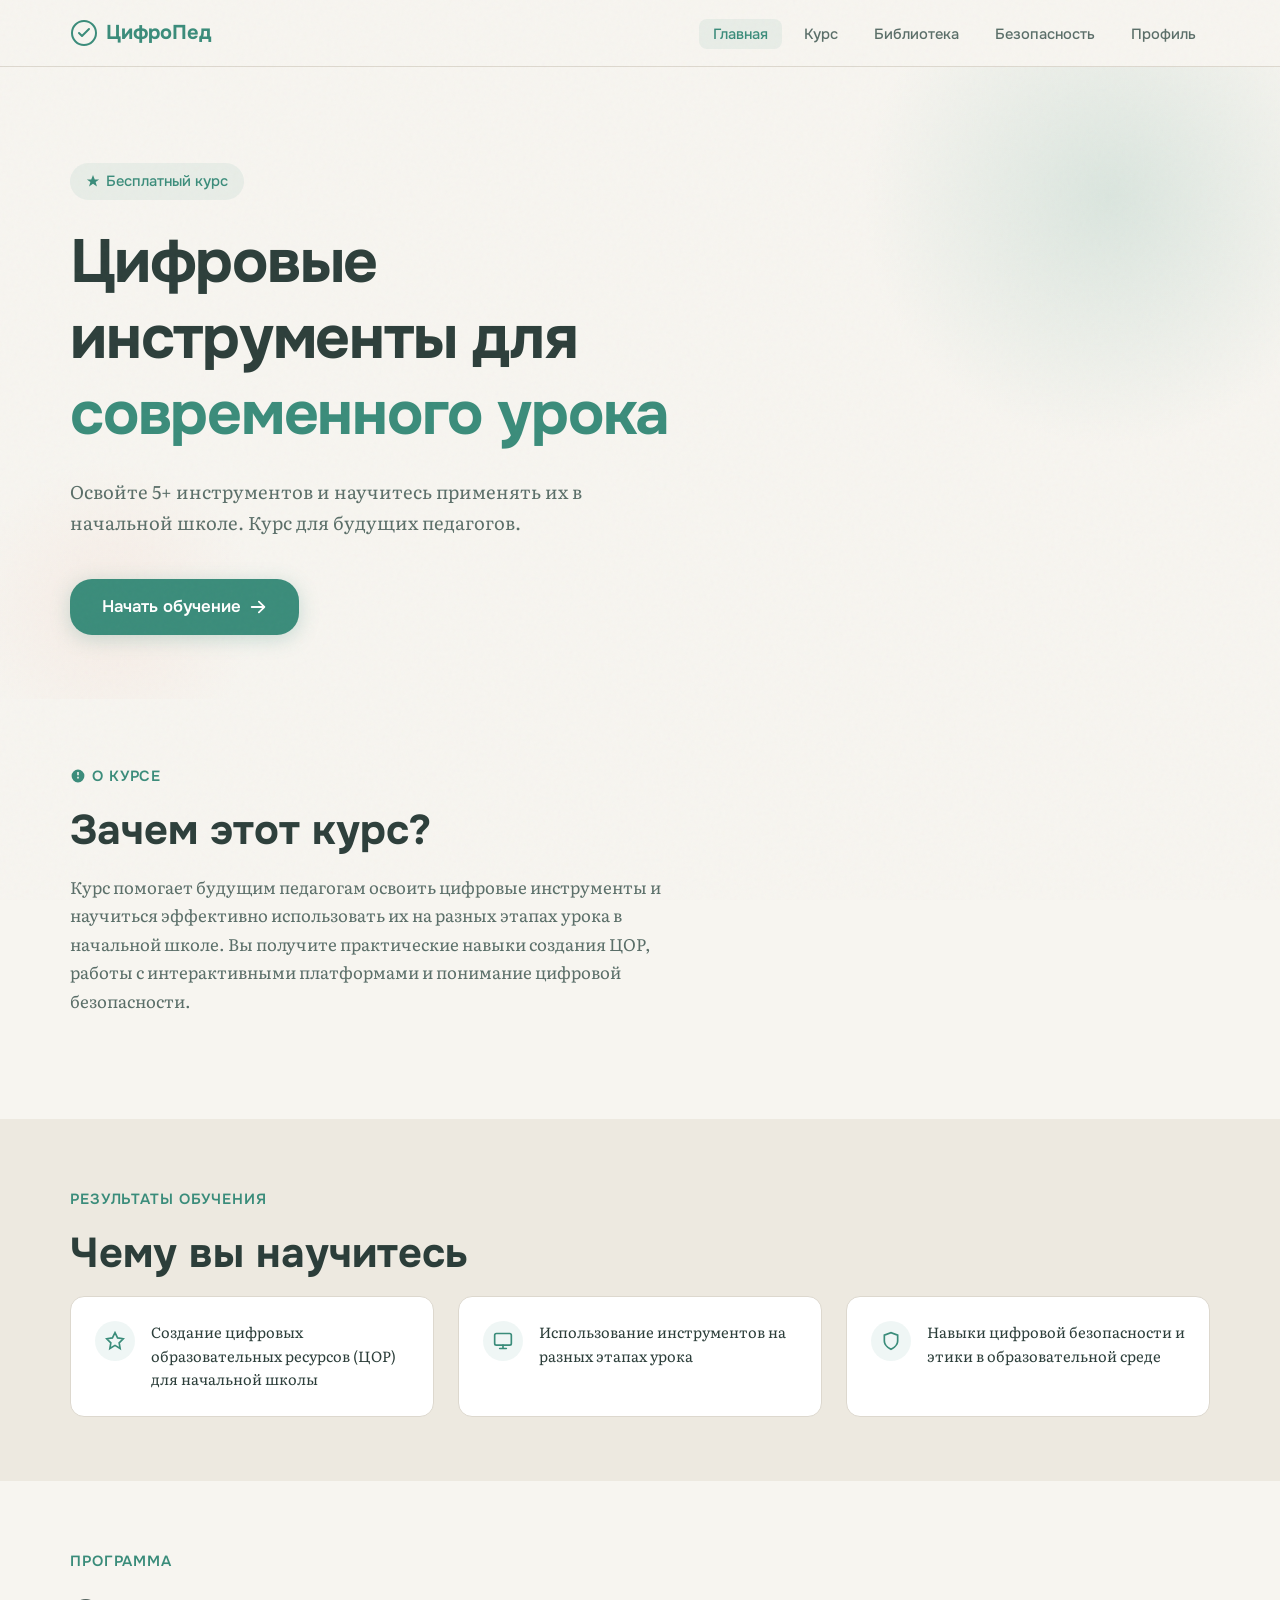
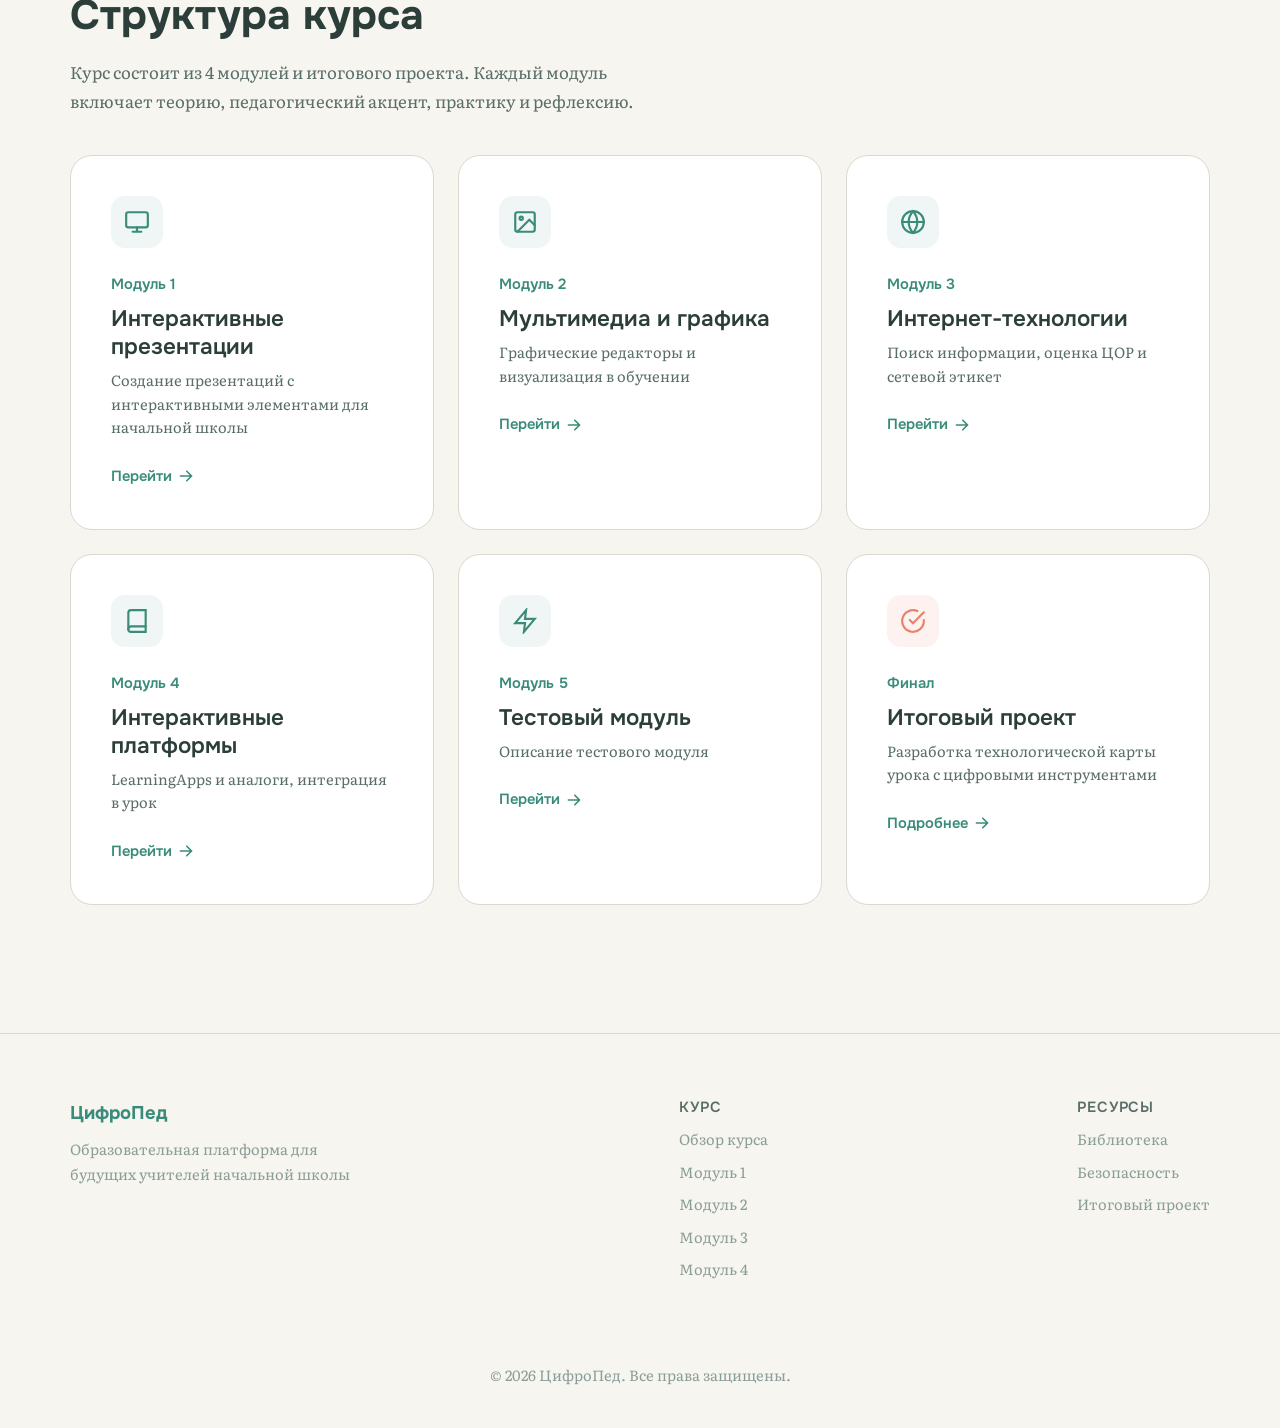
==== index.html @ 03d66e38 "Add module 5 page and link on homepage Co-Authored-By: Claude Opus 4.6 <noreply@anthropic.com>" ====
<!DOCTYPE html>
<html lang="ru">
<head>
  <meta charset="UTF-8">
  <meta name="viewport" content="width=device-width, initial-scale=1.0">
  <title>Цифровые инструменты для современного урока</title>
  <link rel="stylesheet" href="css/style.css">
  <script src="https://identity.netlify.com/v1/netlify-identity-widget.js"></script>
</head>
<body>

  <!-- NAV -->
  <nav class="nav">
    <div class="container nav__inner">
      <a href="index.html" class="nav__logo">
        <svg viewBox="0 0 28 28" fill="none" stroke="currentColor" stroke-width="2" stroke-linecap="round" stroke-linejoin="round"><circle cx="14" cy="14" r="12"/><path d="M9 14l3 3 7-7"/></svg>
        ЦифроПед
      </a>
      <ul class="nav__links">
        <li><a href="index.html" class="active">Главная</a></li>
        <li><a href="course.html">Курс</a></li>
        <li><a href="library.html">Библиотека</a></li>
        <li><a href="safety.html">Безопасность</a></li>
        <li><a href="profile.html">Профиль</a></li>
      </ul>
      <button class="nav__hamburger" aria-label="Меню" aria-expanded="false">
        <svg viewBox="0 0 24 24" fill="none" stroke="currentColor" stroke-width="2"><path d="M3 12h18M3 6h18M3 18h18"/></svg>
      </button>
    </div>
  </nav>

  <!-- HERO -->
  <section class="hero">
    <div class="container">
      <div class="hero__content fade-in">
        <div class="hero__badge">
          <svg viewBox="0 0 16 16" fill="currentColor" width="14" height="14"><path d="M8 0l2 5h5l-4 3 1.5 5L8 10l-4.5 3L5 8 1 5h5z"/></svg>
          Бесплатный курс
        </div>
        <h1 class="hero__title">Цифровые инструменты для <em>современного урока</em></h1>
        <p class="hero__subtitle">Освойте 5+ инструментов и научитесь применять их в начальной школе. Курс для будущих педагогов.</p>
        <a href="course.html" class="btn btn--primary">
          Начать обучение
          <svg viewBox="0 0 20 20" fill="currentColor"><path fill-rule="evenodd" d="M10.293 3.293a1 1 0 011.414 0l6 6a1 1 0 010 1.414l-6 6a1 1 0 01-1.414-1.414L14.586 11H3a1 1 0 110-2h11.586l-4.293-4.293a1 1 0 010-1.414z"/></svg>
        </a>
      </div>
    </div>
  </section>

  <!-- ABOUT -->
  <section class="section">
    <div class="container">
      <div class="fade-in">
        <span class="section__label">
          <svg viewBox="0 0 20 20" fill="currentColor" width="16" height="16"><path d="M10 2a8 8 0 100 16 8 8 0 000-16zm1 11H9v-2h2v2zm0-4H9V5h2v4z"/></svg>
          О курсе
        </span>
        <h2 class="section__title">Зачем этот курс?</h2>
        <p class="section__desc">Курс помогает будущим педагогам освоить цифровые инструменты и научиться эффективно использовать их на разных этапах урока в начальной школе. Вы получите практические навыки создания ЦОР, работы с интерактивными платформами и понимание цифровой безопасности.</p>
      </div>
    </div>
  </section>

  <!-- LEARNING OUTCOMES -->
  <section class="section section--alt">
    <div class="container">
      <div class="fade-in">
        <span class="section__label">Результаты обучения</span>
        <h2 class="section__title">Чему вы научитесь</h2>
      </div>
      <div class="outcomes">
        <div class="outcome-item fade-in">
          <div class="outcome-item__icon">
            <svg viewBox="0 0 24 24" fill="none" stroke="currentColor" stroke-width="2" stroke-linecap="round"><path d="M12 2l3.09 6.26L22 9.27l-5 4.87L18.18 21 12 17.27 5.82 21 7 14.14l-5-4.87 6.91-1.01z"/></svg>
          </div>
          <p class="outcome-item__text">Создание цифровых образовательных ресурсов (ЦОР) для начальной школы</p>
        </div>
        <div class="outcome-item fade-in">
          <div class="outcome-item__icon">
            <svg viewBox="0 0 24 24" fill="none" stroke="currentColor" stroke-width="2" stroke-linecap="round"><rect x="2" y="3" width="20" height="14" rx="2"/><path d="M8 21h8M12 17v4"/></svg>
          </div>
          <p class="outcome-item__text">Использование инструментов на разных этапах урока</p>
        </div>
        <div class="outcome-item fade-in">
          <div class="outcome-item__icon">
            <svg viewBox="0 0 24 24" fill="none" stroke="currentColor" stroke-width="2" stroke-linecap="round"><path d="M12 22s8-4 8-10V5l-8-3-8 3v7c0 6 8 10 8 10z"/></svg>
          </div>
          <p class="outcome-item__text">Навыки цифровой безопасности и этики в образовательной среде</p>
        </div>
      </div>
    </div>
  </section>

  <!-- COURSE STRUCTURE -->
  <section class="section">
    <div class="container">
      <div class="fade-in">
        <span class="section__label">Программа</span>
        <h2 class="section__title">Структура курса</h2>
        <p class="section__desc">Курс состоит из 4 модулей и итогового проекта. Каждый модуль включает теорию, педагогический акцент, практику и рефлексию.</p>
      </div>
      <div class="cards-grid">
        <a href="module-1.html" class="card fade-in" style="text-decoration:none;color:inherit">
          <div class="card__icon">
            <svg viewBox="0 0 24 24" fill="none" stroke="currentColor" stroke-width="2" stroke-linecap="round"><rect x="2" y="3" width="20" height="14" rx="2"/><path d="M8 21h8M12 17v4"/></svg>
          </div>
          <div class="card__number">Модуль 1</div>
          <h3 class="card__title">Интерактивные презентации</h3>
          <p class="card__text">Создание презентаций с интерактивными элементами для начальной школы</p>
          <span class="card__link">Перейти <svg viewBox="0 0 20 20" fill="currentColor"><path fill-rule="evenodd" d="M10.293 3.293a1 1 0 011.414 0l6 6a1 1 0 010 1.414l-6 6a1 1 0 01-1.414-1.414L14.586 11H3a1 1 0 110-2h11.586l-4.293-4.293a1 1 0 010-1.414z"/></svg></span>
        </a>
        <a href="module-2.html" class="card fade-in" style="text-decoration:none;color:inherit">
          <div class="card__icon">
            <svg viewBox="0 0 24 24" fill="none" stroke="currentColor" stroke-width="2" stroke-linecap="round"><rect x="3" y="3" width="18" height="18" rx="2"/><circle cx="8.5" cy="8.5" r="1.5"/><path d="M21 15l-5-5L5 21"/></svg>
          </div>
          <div class="card__number">Модуль 2</div>
          <h3 class="card__title">Мультимедиа и графика</h3>
          <p class="card__text">Графические редакторы и визуализация в обучении</p>
          <span class="card__link">Перейти <svg viewBox="0 0 20 20" fill="currentColor"><path fill-rule="evenodd" d="M10.293 3.293a1 1 0 011.414 0l6 6a1 1 0 010 1.414l-6 6a1 1 0 01-1.414-1.414L14.586 11H3a1 1 0 110-2h11.586l-4.293-4.293a1 1 0 010-1.414z"/></svg></span>
        </a>
        <a href="module-3.html" class="card fade-in" style="text-decoration:none;color:inherit">
          <div class="card__icon">
            <svg viewBox="0 0 24 24" fill="none" stroke="currentColor" stroke-width="2" stroke-linecap="round"><circle cx="12" cy="12" r="10"/><path d="M2 12h20M12 2a15.3 15.3 0 014 10 15.3 15.3 0 01-4 10 15.3 15.3 0 01-4-10A15.3 15.3 0 0112 2z"/></svg>
          </div>
          <div class="card__number">Модуль 3</div>
          <h3 class="card__title">Интернет-технологии</h3>
          <p class="card__text">Поиск информации, оценка ЦОР и сетевой этикет</p>
          <span class="card__link">Перейти <svg viewBox="0 0 20 20" fill="currentColor"><path fill-rule="evenodd" d="M10.293 3.293a1 1 0 011.414 0l6 6a1 1 0 010 1.414l-6 6a1 1 0 01-1.414-1.414L14.586 11H3a1 1 0 110-2h11.586l-4.293-4.293a1 1 0 010-1.414z"/></svg></span>
        </a>
        <a href="module-4.html" class="card fade-in" style="text-decoration:none;color:inherit">
          <div class="card__icon">
            <svg viewBox="0 0 24 24" fill="none" stroke="currentColor" stroke-width="2" stroke-linecap="round"><path d="M4 19.5A2.5 2.5 0 016.5 17H20"/><path d="M6.5 2H20v20H6.5A2.5 2.5 0 014 19.5v-15A2.5 2.5 0 016.5 2z"/></svg>
          </div>
          <div class="card__number">Модуль 4</div>
          <h3 class="card__title">Интерактивные платформы</h3>
          <p class="card__text">LearningApps и аналоги, интеграция в урок</p>
          <span class="card__link">Перейти <svg viewBox="0 0 20 20" fill="currentColor"><path fill-rule="evenodd" d="M10.293 3.293a1 1 0 011.414 0l6 6a1 1 0 010 1.414l-6 6a1 1 0 01-1.414-1.414L14.586 11H3a1 1 0 110-2h11.586l-4.293-4.293a1 1 0 010-1.414z"/></svg></span>
        </a>
        <a href="module-5.html" class="card fade-in" style="text-decoration:none;color:inherit">
          <div class="card__icon">
            <svg viewBox="0 0 24 24" fill="none" stroke="currentColor" stroke-width="2" stroke-linecap="round"><path d="M13 2L3 14h9l-1 8 10-12h-9l1-8z"/></svg>
          </div>
          <div class="card__number">Модуль 5</div>
          <h3 class="card__title">Тестовый модуль</h3>
          <p class="card__text">Описание тестового модуля</p>
          <span class="card__link">Перейти <svg viewBox="0 0 20 20" fill="currentColor"><path fill-rule="evenodd" d="M10.293 3.293a1 1 0 011.414 0l6 6a1 1 0 010 1.414l-6 6a1 1 0 01-1.414-1.414L14.586 11H3a1 1 0 110-2h11.586l-4.293-4.293a1 1 0 010-1.414z"/></svg></span>
        </a>
        <a href="final-project.html" class="card card--coral fade-in" style="text-decoration:none;color:inherit">
          <div class="card__icon">
            <svg viewBox="0 0 24 24" fill="none" stroke="currentColor" stroke-width="2" stroke-linecap="round"><path d="M22 11.08V12a10 10 0 11-5.93-9.14"/><path d="M22 4L12 14.01l-3-3"/></svg>
          </div>
          <div class="card__number">Финал</div>
          <h3 class="card__title">Итоговый проект</h3>
          <p class="card__text">Разработка технологической карты урока с цифровыми инструментами</p>
          <span class="card__link">Подробнее <svg viewBox="0 0 20 20" fill="currentColor"><path fill-rule="evenodd" d="M10.293 3.293a1 1 0 011.414 0l6 6a1 1 0 010 1.414l-6 6a1 1 0 01-1.414-1.414L14.586 11H3a1 1 0 110-2h11.586l-4.293-4.293a1 1 0 010-1.414z"/></svg></span>
        </a>
      </div>
    </div>
  </section>

  <!-- FOOTER -->
  <footer class="footer">
    <div class="container footer__inner">
      <div class="footer__brand">
        <div class="footer__brand-name">ЦифроПед</div>
        <p class="footer__brand-desc">Образовательная платформа для будущих учителей начальной школы</p>
      </div>
      <div class="footer__links-group">
        <h4>Курс</h4>
        <ul>
          <li><a href="course.html">Обзор курса</a></li>
          <li><a href="module-1.html">Модуль 1</a></li>
          <li><a href="module-2.html">Модуль 2</a></li>
          <li><a href="module-3.html">Модуль 3</a></li>
          <li><a href="module-4.html">Модуль 4</a></li>
        </ul>
      </div>
      <div class="footer__links-group">
        <h4>Ресурсы</h4>
        <ul>
          <li><a href="library.html">Библиотека</a></li>
          <li><a href="safety.html">Безопасность</a></li>
          <li><a href="final-project.html">Итоговый проект</a></li>
        </ul>
      </div>
      <p class="footer__copy">&copy; 2026 ЦифроПед. Все права защищены.</p>
    </div>
  </footer>

  <script src="js/main.js"></script>
  <script>
    if (window.netlifyIdentity) {
      window.netlifyIdentity.on("init", function(user) {
        if (!user) {
          window.netlifyIdentity.on("login", function() {
            document.location.href = "/admin/";
          });
        }
      });
    }
  </script>
</body>
</html>
---- css/style.css ----
/* =============================================
   EDU PLATFORM — "Soft Nordic Educational"
   Airy, warm, organic shapes, refined type
   ============================================= */

@import url('https://fonts.googleapis.com/css2?family=Onest:wght@300;400;500;600;700&family=Literata:ital,wght@0,400;0,500;0,600;1,400&display=swap');

/* --- Custom Properties --- */
:root {
  /* Palette */
  --clr-bg:        #F7F5F0;
  --clr-bg-warm:   #EDE9E0;
  --clr-surface:   #FFFFFF;
  --clr-primary:   #3A8C7A;
  --clr-primary-l: #5BB5A2;
  --clr-primary-d: #2A6B5C;
  --clr-accent:    #E8836B;
  --clr-accent-l:  #F2A898;
  --clr-teal-soft: rgba(58,140,122,0.08);
  --clr-teal-mid:  rgba(58,140,122,0.15);
  --clr-text:      #2C3E3A;
  --clr-text-mid:  #5A6E68;
  --clr-text-light:#8A9E98;
  --clr-border:    #DDD8CE;
  --clr-shadow:    rgba(44,62,58,0.06);

  /* Type */
  --ff-heading: 'Onest', sans-serif;
  --ff-body:    'Literata', Georgia, serif;
  --fs-hero:    clamp(2.4rem, 5vw, 3.8rem);
  --fs-h1:      clamp(1.8rem, 3.5vw, 2.6rem);
  --fs-h2:      clamp(1.4rem, 2.5vw, 1.9rem);
  --fs-h3:      clamp(1.15rem, 2vw, 1.4rem);
  --fs-body:    1.05rem;
  --fs-small:   0.92rem;

  /* Spacing */
  --sp-xs: 0.5rem;
  --sp-sm: 1rem;
  --sp-md: 1.5rem;
  --sp-lg: 2.5rem;
  --sp-xl: 4rem;
  --sp-2xl: 6rem;

  /* Radius */
  --r-sm: 8px;
  --r-md: 14px;
  --r-lg: 22px;
  --r-xl: 32px;

  /* Transitions */
  --ease-out: cubic-bezier(0.22, 1, 0.36, 1);
  --t-fast: 0.2s var(--ease-out);
  --t-med:  0.4s var(--ease-out);
  --t-slow: 0.6s var(--ease-out);
}

/* --- Reset & Base --- */
*, *::before, *::after { box-sizing: border-box; margin: 0; padding: 0; }

html {
  scroll-behavior: smooth;
  -webkit-font-smoothing: antialiased;
}

body {
  font-family: var(--ff-body);
  font-size: var(--fs-body);
  color: var(--clr-text);
  background: var(--clr-bg);
  line-height: 1.7;
  overflow-x: hidden;
}

img { max-width: 100%; display: block; }
a { color: var(--clr-primary); text-decoration: none; transition: color var(--t-fast); }
a:hover { color: var(--clr-primary-d); }

h1, h2, h3, h4, h5 {
  font-family: var(--ff-heading);
  line-height: 1.25;
  color: var(--clr-text);
}

/* --- Utility --- */
.container {
  width: min(1140px, 92%);
  margin-inline: auto;
}

.sr-only {
  position: absolute; width: 1px; height: 1px;
  padding: 0; margin: -1px; overflow: hidden;
  clip: rect(0,0,0,0); border: 0;
}

/* --- Grain Overlay (atmosphere) --- */
body::before {
  content: '';
  position: fixed; inset: 0;
  background-image: url("data:image/svg+xml,%3Csvg viewBox='0 0 256 256' xmlns='http://www.w3.org/2000/svg'%3E%3Cfilter id='noise'%3E%3CfeTurbulence type='fractalNoise' baseFrequency='0.9' numOctaves='4' stitchTiles='stitch'/%3E%3C/filter%3E%3Crect width='100%25' height='100%25' filter='url(%23noise)' opacity='0.03'/%3E%3C/svg%3E");
  pointer-events: none;
  z-index: 9999;
}

/* --- Staggered Fade-In --- */
.fade-in {
  opacity: 0;
  transform: translateY(24px);
  transition: opacity 0.7s var(--ease-out), transform 0.7s var(--ease-out);
}
.fade-in.visible {
  opacity: 1;
  transform: translateY(0);
}

/* ===== NAVIGATION ===== */
.nav {
  position: sticky;
  top: 0;
  z-index: 100;
  background: rgba(247,245,240,0.85);
  backdrop-filter: blur(16px);
  -webkit-backdrop-filter: blur(16px);
  border-bottom: 1px solid var(--clr-border);
  padding: var(--sp-sm) 0;
}

.nav__inner {
  display: flex;
  align-items: center;
  justify-content: space-between;
  gap: var(--sp-md);
}

.nav__logo {
  font-family: var(--ff-heading);
  font-weight: 700;
  font-size: 1.25rem;
  color: var(--clr-primary);
  display: flex;
  align-items: center;
  gap: var(--sp-xs);
  white-space: nowrap;
}

.nav__logo svg {
  width: 28px;
  height: 28px;
  flex-shrink: 0;
}

.nav__links {
  display: flex;
  align-items: center;
  gap: var(--sp-xs);
  list-style: none;
  flex-wrap: wrap;
}

.nav__links a {
  font-family: var(--ff-heading);
  font-size: var(--fs-small);
  font-weight: 500;
  color: var(--clr-text-mid);
  padding: 6px 14px;
  border-radius: var(--r-sm);
  transition: all var(--t-fast);
}

.nav__links a:hover,
.nav__links a.active {
  color: var(--clr-primary);
  background: var(--clr-teal-soft);
}

.nav__hamburger {
  display: none;
  background: none;
  border: none;
  cursor: pointer;
  padding: 6px;
  color: var(--clr-text);
}

.nav__hamburger svg { width: 26px; height: 26px; }

/* ===== HERO ===== */
.hero {
  padding: var(--sp-2xl) 0 var(--sp-xl);
  position: relative;
  overflow: hidden;
}

.hero::before {
  content: '';
  position: absolute;
  top: -120px;
  right: -80px;
  width: 500px;
  height: 500px;
  background: radial-gradient(circle, var(--clr-teal-mid) 0%, transparent 70%);
  border-radius: 50%;
  pointer-events: none;
}

.hero::after {
  content: '';
  position: absolute;
  bottom: -60px;
  left: -40px;
  width: 300px;
  height: 300px;
  background: radial-gradient(circle, rgba(232,131,107,0.08) 0%, transparent 70%);
  border-radius: 50%;
  pointer-events: none;
}

.hero__content {
  position: relative;
  z-index: 1;
  max-width: 680px;
}

.hero__badge {
  display: inline-flex;
  align-items: center;
  gap: 6px;
  font-family: var(--ff-heading);
  font-size: var(--fs-small);
  font-weight: 500;
  color: var(--clr-primary);
  background: var(--clr-teal-soft);
  padding: 6px 16px;
  border-radius: 100px;
  margin-bottom: var(--sp-md);
}

.hero__title {
  font-size: var(--fs-hero);
  font-weight: 700;
  letter-spacing: -0.02em;
  margin-bottom: var(--sp-md);
}

.hero__title em {
  font-style: normal;
  color: var(--clr-primary);
}

.hero__subtitle {
  font-size: 1.15rem;
  color: var(--clr-text-mid);
  max-width: 540px;
  margin-bottom: var(--sp-lg);
}

/* ===== BUTTONS ===== */
.btn {
  display: inline-flex;
  align-items: center;
  gap: 8px;
  font-family: var(--ff-heading);
  font-weight: 600;
  font-size: var(--fs-body);
  padding: 14px 32px;
  border-radius: var(--r-lg);
  border: none;
  cursor: pointer;
  transition: all var(--t-fast);
  text-decoration: none;
}

.btn--primary {
  background: var(--clr-primary);
  color: #fff;
  box-shadow: 0 4px 20px rgba(58,140,122,0.25);
}

.btn--primary:hover {
  background: var(--clr-primary-d);
  color: #fff;
  transform: translateY(-2px);
  box-shadow: 0 8px 30px rgba(58,140,122,0.3);
}

.btn--outline {
  background: transparent;
  color: var(--clr-primary);
  border: 2px solid var(--clr-primary);
}

.btn--outline:hover {
  background: var(--clr-teal-soft);
  color: var(--clr-primary-d);
  transform: translateY(-2px);
}

.btn--small {
  padding: 10px 22px;
  font-size: var(--fs-small);
  border-radius: var(--r-md);
}

.btn svg { width: 18px; height: 18px; }

/* ===== SECTIONS ===== */
.section {
  padding: var(--sp-xl) 0;
}

.section--alt {
  background: var(--clr-bg-warm);
}

.section__label {
  display: inline-flex;
  align-items: center;
  gap: 6px;
  font-family: var(--ff-heading);
  font-size: var(--fs-small);
  font-weight: 600;
  color: var(--clr-primary);
  text-transform: uppercase;
  letter-spacing: 0.06em;
  margin-bottom: var(--sp-sm);
}

.section__title {
  font-size: var(--fs-h1);
  margin-bottom: var(--sp-sm);
}

.section__desc {
  color: var(--clr-text-mid);
  max-width: 600px;
  margin-bottom: var(--sp-lg);
}

/* ===== CARDS ===== */
.cards-grid {
  display: grid;
  grid-template-columns: repeat(auto-fill, minmax(280px, 1fr));
  gap: var(--sp-md);
}

.card {
  background: var(--clr-surface);
  border: 1px solid var(--clr-border);
  border-radius: var(--r-lg);
  padding: var(--sp-lg);
  transition: all var(--t-med);
  position: relative;
  overflow: hidden;
}

.card:hover {
  transform: translateY(-4px);
  box-shadow: 0 12px 40px var(--clr-shadow);
  border-color: var(--clr-primary-l);
}

.card__icon {
  width: 52px;
  height: 52px;
  border-radius: var(--r-md);
  background: var(--clr-teal-soft);
  display: flex;
  align-items: center;
  justify-content: center;
  margin-bottom: var(--sp-md);
  color: var(--clr-primary);
}

.card__icon svg { width: 26px; height: 26px; }

.card__number {
  font-family: var(--ff-heading);
  font-size: var(--fs-small);
  font-weight: 600;
  color: var(--clr-primary);
  margin-bottom: var(--sp-xs);
}

.card__title {
  font-family: var(--ff-heading);
  font-size: var(--fs-h3);
  font-weight: 600;
  margin-bottom: var(--sp-xs);
}

.card__text {
  color: var(--clr-text-mid);
  font-size: var(--fs-small);
  line-height: 1.6;
}

.card__link {
  display: inline-flex;
  align-items: center;
  gap: 6px;
  font-family: var(--ff-heading);
  font-weight: 600;
  font-size: var(--fs-small);
  margin-top: var(--sp-md);
  color: var(--clr-primary);
}

.card__link svg { width: 16px; height: 16px; transition: transform var(--t-fast); }
.card:hover .card__link svg { transform: translateX(4px); }

/* Card accent stripe */
.card::before {
  content: '';
  position: absolute;
  top: 0; left: 0;
  width: 100%; height: 4px;
  background: var(--clr-primary);
  opacity: 0;
  transition: opacity var(--t-fast);
}
.card:hover::before { opacity: 1; }

/* Card color variants */
.card--coral .card__icon { background: rgba(232,131,107,0.1); color: var(--clr-accent); }
.card--coral::before { background: var(--clr-accent); }

/* ===== OUTCOMES LIST ===== */
.outcomes {
  display: grid;
  grid-template-columns: repeat(auto-fill, minmax(300px, 1fr));
  gap: var(--sp-md);
}

.outcome-item {
  display: flex;
  align-items: flex-start;
  gap: var(--sp-sm);
  padding: var(--sp-md);
  background: var(--clr-surface);
  border-radius: var(--r-md);
  border: 1px solid var(--clr-border);
}

.outcome-item__icon {
  flex-shrink: 0;
  width: 40px;
  height: 40px;
  border-radius: 50%;
  background: var(--clr-teal-soft);
  display: flex;
  align-items: center;
  justify-content: center;
  color: var(--clr-primary);
}

.outcome-item__icon svg { width: 20px; height: 20px; }

.outcome-item__text {
  font-size: var(--fs-small);
  line-height: 1.6;
}

/* ===== PROGRESS BAR ===== */
.progress-wrapper {
  margin-bottom: var(--sp-lg);
}

.progress-label {
  display: flex;
  justify-content: space-between;
  font-family: var(--ff-heading);
  font-size: var(--fs-small);
  font-weight: 500;
  color: var(--clr-text-mid);
  margin-bottom: var(--sp-xs);
}

.progress-bar {
  width: 100%;
  height: 10px;
  background: var(--clr-bg-warm);
  border-radius: 100px;
  overflow: hidden;
}

.progress-bar__fill {
  height: 100%;
  background: linear-gradient(90deg, var(--clr-primary), var(--clr-primary-l));
  border-radius: 100px;
  transition: width 1s var(--ease-out);
  width: 0;
}

.progress-bar__fill.animate {
  /* width set via inline style */
}

/* ===== ACCORDION ===== */
.accordion { display: flex; flex-direction: column; gap: var(--sp-sm); }

.accordion__item {
  background: var(--clr-surface);
  border: 1px solid var(--clr-border);
  border-radius: var(--r-md);
  overflow: hidden;
}

.accordion__trigger {
  width: 100%;
  padding: var(--sp-md) var(--sp-md);
  background: none;
  border: none;
  cursor: pointer;
  display: flex;
  align-items: center;
  justify-content: space-between;
  gap: var(--sp-sm);
  font-family: var(--ff-heading);
  font-size: var(--fs-h3);
  font-weight: 600;
  color: var(--clr-text);
  text-align: left;
  transition: background var(--t-fast);
}

.accordion__trigger:hover {
  background: var(--clr-teal-soft);
}

.accordion__trigger svg {
  flex-shrink: 0;
  width: 22px; height: 22px;
  color: var(--clr-text-light);
  transition: transform var(--t-med);
}

.accordion__item.open .accordion__trigger svg {
  transform: rotate(180deg);
}

.accordion__content {
  max-height: 0;
  overflow: hidden;
  transition: max-height 0.5s var(--ease-out);
}

.accordion__content-inner {
  padding: 0 var(--sp-md) var(--sp-md);
  color: var(--clr-text-mid);
  line-height: 1.8;
}

.accordion__content-inner p + p { margin-top: var(--sp-sm); }

/* ===== HIGHLIGHT BOX (Tasks) ===== */
.highlight-box {
  background: var(--clr-teal-soft);
  border-left: 4px solid var(--clr-primary);
  border-radius: 0 var(--r-md) var(--r-md) 0;
  padding: var(--sp-md) var(--sp-lg);
  margin: var(--sp-md) 0;
}

.highlight-box--coral {
  background: rgba(232,131,107,0.08);
  border-left-color: var(--clr-accent);
}

.highlight-box__title {
  font-family: var(--ff-heading);
  font-size: var(--fs-h3);
  font-weight: 600;
  margin-bottom: var(--sp-xs);
}

.highlight-box ul {
  margin-left: var(--sp-md);
  margin-top: var(--sp-xs);
}

.highlight-box li + li { margin-top: 4px; }

/* ===== QUESTION / REFLECTION BLOCK ===== */
.reflection-block {
  background: var(--clr-surface);
  border: 2px dashed var(--clr-border);
  border-radius: var(--r-lg);
  padding: var(--sp-lg);
  margin: var(--sp-md) 0;
}

.reflection-block__title {
  font-family: var(--ff-heading);
  font-weight: 600;
  font-size: var(--fs-h3);
  display: flex;
  align-items: center;
  gap: 8px;
  margin-bottom: var(--sp-sm);
  color: var(--clr-accent);
}

.reflection-block__title svg { width: 22px; height: 22px; }

.reflection-block ol {
  margin-left: var(--sp-md);
  color: var(--clr-text-mid);
}

.reflection-block li + li { margin-top: var(--sp-xs); }

/* ===== MODULE PAGE HEADER ===== */
.module-header {
  padding: var(--sp-xl) 0 var(--sp-lg);
  position: relative;
}

.module-header__back {
  display: inline-flex;
  align-items: center;
  gap: 6px;
  font-family: var(--ff-heading);
  font-size: var(--fs-small);
  font-weight: 500;
  color: var(--clr-text-light);
  margin-bottom: var(--sp-md);
}

.module-header__back:hover { color: var(--clr-primary); }
.module-header__back svg { width: 18px; height: 18px; }

.module-header__number {
  font-family: var(--ff-heading);
  font-size: var(--fs-small);
  font-weight: 600;
  color: var(--clr-primary);
  text-transform: uppercase;
  letter-spacing: 0.06em;
  margin-bottom: var(--sp-xs);
}

.module-header__title {
  font-size: var(--fs-h1);
  margin-bottom: var(--sp-sm);
}

.module-header__desc {
  color: var(--clr-text-mid);
  max-width: 600px;
}

/* ===== GOALS LIST ===== */
.goals-list {
  list-style: none;
  display: flex;
  flex-direction: column;
  gap: var(--sp-xs);
  margin: var(--sp-sm) 0;
}

.goals-list li {
  display: flex;
  align-items: center;
  gap: 10px;
  font-size: var(--fs-small);
}

.goals-list li::before {
  content: '';
  flex-shrink: 0;
  width: 8px; height: 8px;
  border-radius: 50%;
  background: var(--clr-primary);
}

/* ===== LIBRARY GRID ===== */
.tools-category + .tools-category { margin-top: var(--sp-lg); }

.tools-category__title {
  font-family: var(--ff-heading);
  font-size: var(--fs-h2);
  margin-bottom: var(--sp-sm);
  display: flex;
  align-items: center;
  gap: 10px;
}

.tools-category__title svg { width: 24px; height: 24px; color: var(--clr-primary); }

.tool-card {
  background: var(--clr-surface);
  border: 1px solid var(--clr-border);
  border-radius: var(--r-md);
  padding: var(--sp-md);
  transition: all var(--t-fast);
}

.tool-card:hover {
  border-color: var(--clr-primary-l);
  box-shadow: 0 4px 16px var(--clr-shadow);
}

.tool-card__name {
  font-family: var(--ff-heading);
  font-weight: 600;
  margin-bottom: 4px;
}

.tool-card__desc {
  font-size: var(--fs-small);
  color: var(--clr-text-mid);
}

/* ===== SAFETY ARTICLES ===== */
.article-card {
  background: var(--clr-surface);
  border: 1px solid var(--clr-border);
  border-radius: var(--r-lg);
  padding: var(--sp-lg);
  transition: all var(--t-med);
}

.article-card:hover {
  transform: translateY(-3px);
  box-shadow: 0 8px 30px var(--clr-shadow);
}

.article-card__tag {
  display: inline-block;
  font-family: var(--ff-heading);
  font-size: 0.78rem;
  font-weight: 600;
  color: var(--clr-accent);
  background: rgba(232,131,107,0.1);
  padding: 4px 12px;
  border-radius: 100px;
  margin-bottom: var(--sp-sm);
}

.article-card__title {
  font-family: var(--ff-heading);
  font-size: var(--fs-h3);
  font-weight: 600;
  margin-bottom: var(--sp-xs);
}

.article-card__excerpt {
  color: var(--clr-text-mid);
  font-size: var(--fs-small);
}

/* ===== PROFILE ===== */
.profile-header {
  display: flex;
  align-items: center;
  gap: var(--sp-md);
  margin-bottom: var(--sp-lg);
}

.profile-avatar {
  width: 72px; height: 72px;
  border-radius: 50%;
  background: linear-gradient(135deg, var(--clr-primary-l), var(--clr-primary));
  display: flex;
  align-items: center;
  justify-content: center;
  color: #fff;
  font-family: var(--ff-heading);
  font-size: 1.6rem;
  font-weight: 700;
  flex-shrink: 0;
}

.profile-info__name {
  font-family: var(--ff-heading);
  font-size: var(--fs-h2);
  font-weight: 600;
}

.profile-info__role {
  color: var(--clr-text-mid);
  font-size: var(--fs-small);
}

.stat-cards {
  display: grid;
  grid-template-columns: repeat(auto-fill, minmax(200px, 1fr));
  gap: var(--sp-sm);
  margin-bottom: var(--sp-lg);
}

.stat-card {
  background: var(--clr-surface);
  border: 1px solid var(--clr-border);
  border-radius: var(--r-md);
  padding: var(--sp-md);
  text-align: center;
}

.stat-card__value {
  font-family: var(--ff-heading);
  font-size: 2rem;
  font-weight: 700;
  color: var(--clr-primary);
}

.stat-card__label {
  font-size: var(--fs-small);
  color: var(--clr-text-mid);
}

.module-status-list {
  list-style: none;
  display: flex;
  flex-direction: column;
  gap: var(--sp-sm);
}

.module-status {
  display: flex;
  align-items: center;
  gap: var(--sp-sm);
  padding: var(--sp-sm) var(--sp-md);
  background: var(--clr-surface);
  border: 1px solid var(--clr-border);
  border-radius: var(--r-md);
}

.module-status__check {
  width: 28px; height: 28px;
  border-radius: 50%;
  display: flex;
  align-items: center;
  justify-content: center;
  flex-shrink: 0;
}

.module-status__check--done {
  background: var(--clr-primary);
  color: #fff;
}

.module-status__check--pending {
  background: var(--clr-bg-warm);
  border: 2px solid var(--clr-border);
}

.module-status__check svg { width: 14px; height: 14px; }

.module-status__name {
  font-family: var(--ff-heading);
  font-weight: 500;
}

.module-status__badge {
  margin-left: auto;
  font-family: var(--ff-heading);
  font-size: 0.78rem;
  font-weight: 600;
  padding: 4px 12px;
  border-radius: 100px;
}

.module-status__badge--done {
  color: var(--clr-primary);
  background: var(--clr-teal-soft);
}

.module-status__badge--progress {
  color: var(--clr-accent);
  background: rgba(232,131,107,0.1);
}

/* ===== FOOTER ===== */
.footer {
  padding: var(--sp-xl) 0 var(--sp-lg);
  border-top: 1px solid var(--clr-border);
  margin-top: var(--sp-xl);
}

.footer__inner {
  display: flex;
  justify-content: space-between;
  align-items: flex-start;
  flex-wrap: wrap;
  gap: var(--sp-lg);
}

.footer__brand {
  max-width: 300px;
}

.footer__brand-name {
  font-family: var(--ff-heading);
  font-weight: 700;
  font-size: 1.15rem;
  color: var(--clr-primary);
  margin-bottom: var(--sp-xs);
}

.footer__brand-desc {
  font-size: var(--fs-small);
  color: var(--clr-text-light);
}

.footer__links-group h4 {
  font-family: var(--ff-heading);
  font-size: var(--fs-small);
  font-weight: 600;
  text-transform: uppercase;
  letter-spacing: 0.06em;
  color: var(--clr-text-mid);
  margin-bottom: var(--sp-xs);
}

.footer__links-group ul {
  list-style: none;
}

.footer__links-group li + li { margin-top: 4px; }

.footer__links-group a {
  font-size: var(--fs-small);
  color: var(--clr-text-light);
}

.footer__links-group a:hover { color: var(--clr-primary); }

.footer__copy {
  width: 100%;
  text-align: center;
  padding-top: var(--sp-lg);
  font-size: var(--fs-small);
  color: var(--clr-text-light);
}

/* ===== PAGE CONTENT (module, final-project inner) ===== */
.page-content {
  max-width: 780px;
}

.page-content > * + * { margin-top: var(--sp-lg); }

/* ===== RESPONSIVE ===== */
@media (max-width: 768px) {
  .nav__links { display: none; }
  .nav__links.open {
    display: flex;
    flex-direction: column;
    position: absolute;
    top: 100%;
    left: 0; right: 0;
    background: var(--clr-bg);
    border-bottom: 1px solid var(--clr-border);
    padding: var(--sp-sm);
    box-shadow: 0 8px 30px var(--clr-shadow);
  }
  .nav__hamburger { display: block; }

  .hero { padding: var(--sp-xl) 0 var(--sp-lg); }

  .cards-grid { grid-template-columns: 1fr; }
  .outcomes { grid-template-columns: 1fr; }
  .stat-cards { grid-template-columns: 1fr 1fr; }

  .footer__inner { flex-direction: column; }
}

@media (max-width: 480px) {
  .stat-cards { grid-template-columns: 1fr; }
}
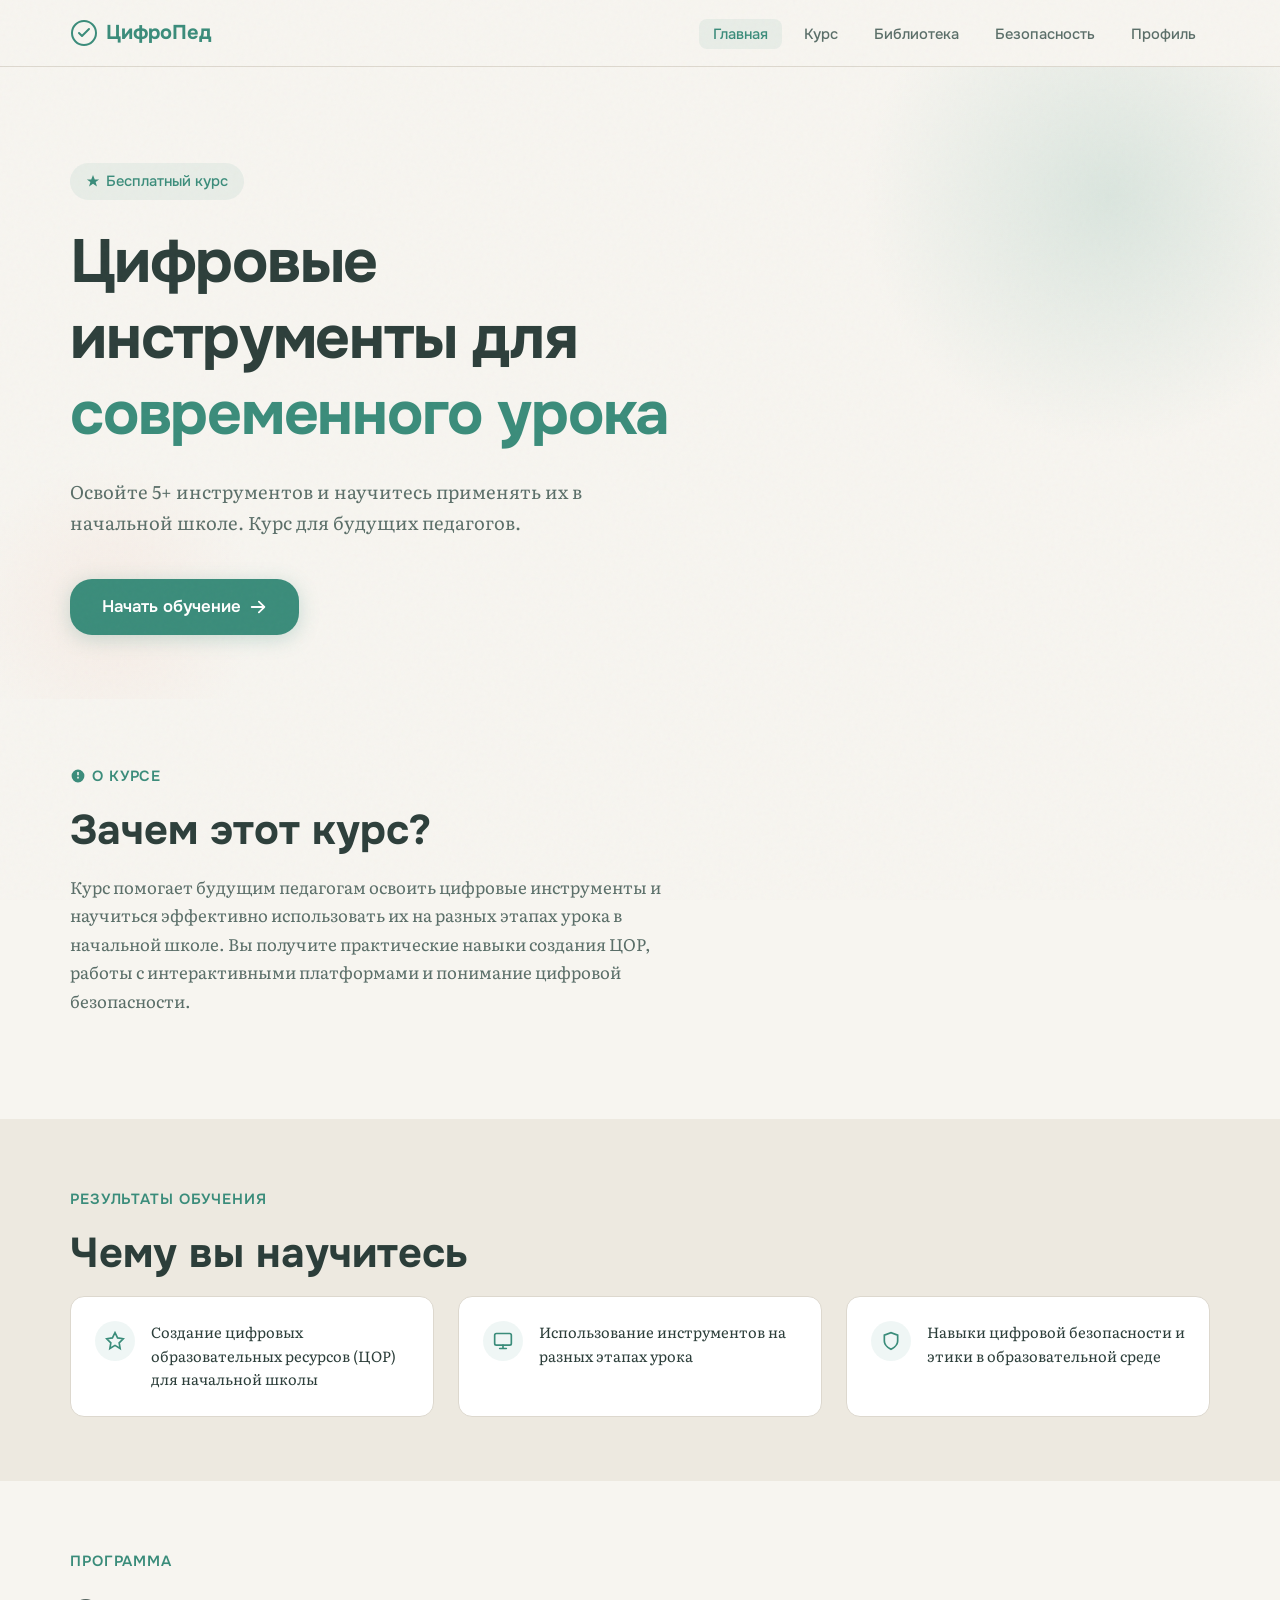
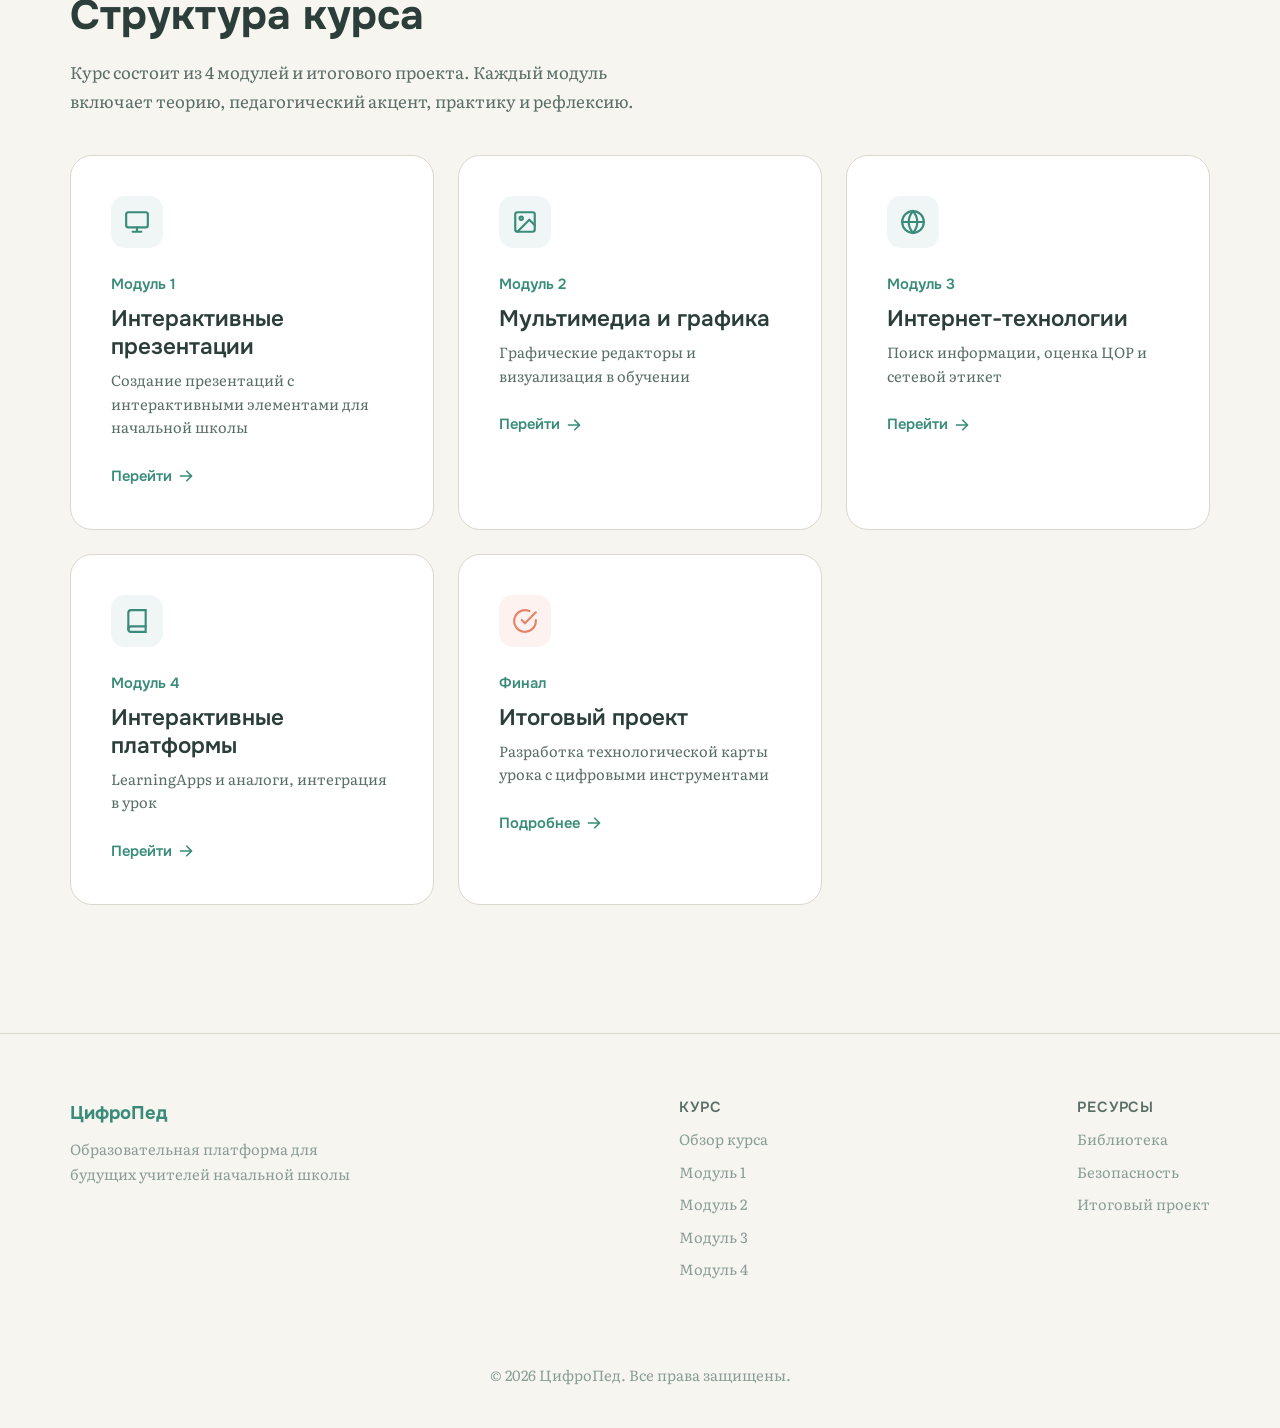
==== commit ad1fb636: "Remove module 5 (test module) and its content Co-Authored-By: Claude Opus 4.6 <noreply@anthropic.com" ====
--- a/index.html
+++ b/index.html
@@ -136,15 +136,6 @@
           <p class="card__text">LearningApps и аналоги, интеграция в урок</p>
           <span class="card__link">Перейти <svg viewBox="0 0 20 20" fill="currentColor"><path fill-rule="evenodd" d="M10.293 3.293a1 1 0 011.414 0l6 6a1 1 0 010 1.414l-6 6a1 1 0 01-1.414-1.414L14.586 11H3a1 1 0 110-2h11.586l-4.293-4.293a1 1 0 010-1.414z"/></svg></span>
         </a>
-        <a href="module-5.html" class="card fade-in" style="text-decoration:none;color:inherit">
-          <div class="card__icon">
-            <svg viewBox="0 0 24 24" fill="none" stroke="currentColor" stroke-width="2" stroke-linecap="round"><path d="M13 2L3 14h9l-1 8 10-12h-9l1-8z"/></svg>
-          </div>
-          <div class="card__number">Модуль 5</div>
-          <h3 class="card__title">Тестовый модуль</h3>
-          <p class="card__text">Описание тестового модуля</p>
-          <span class="card__link">Перейти <svg viewBox="0 0 20 20" fill="currentColor"><path fill-rule="evenodd" d="M10.293 3.293a1 1 0 011.414 0l6 6a1 1 0 010 1.414l-6 6a1 1 0 01-1.414-1.414L14.586 11H3a1 1 0 110-2h11.586l-4.293-4.293a1 1 0 010-1.414z"/></svg></span>
-        </a>
         <a href="final-project.html" class="card card--coral fade-in" style="text-decoration:none;color:inherit">
           <div class="card__icon">
             <svg viewBox="0 0 24 24" fill="none" stroke="currentColor" stroke-width="2" stroke-linecap="round"><path d="M22 11.08V12a10 10 0 11-5.93-9.14"/><path d="M22 4L12 14.01l-3-3"/></svg>
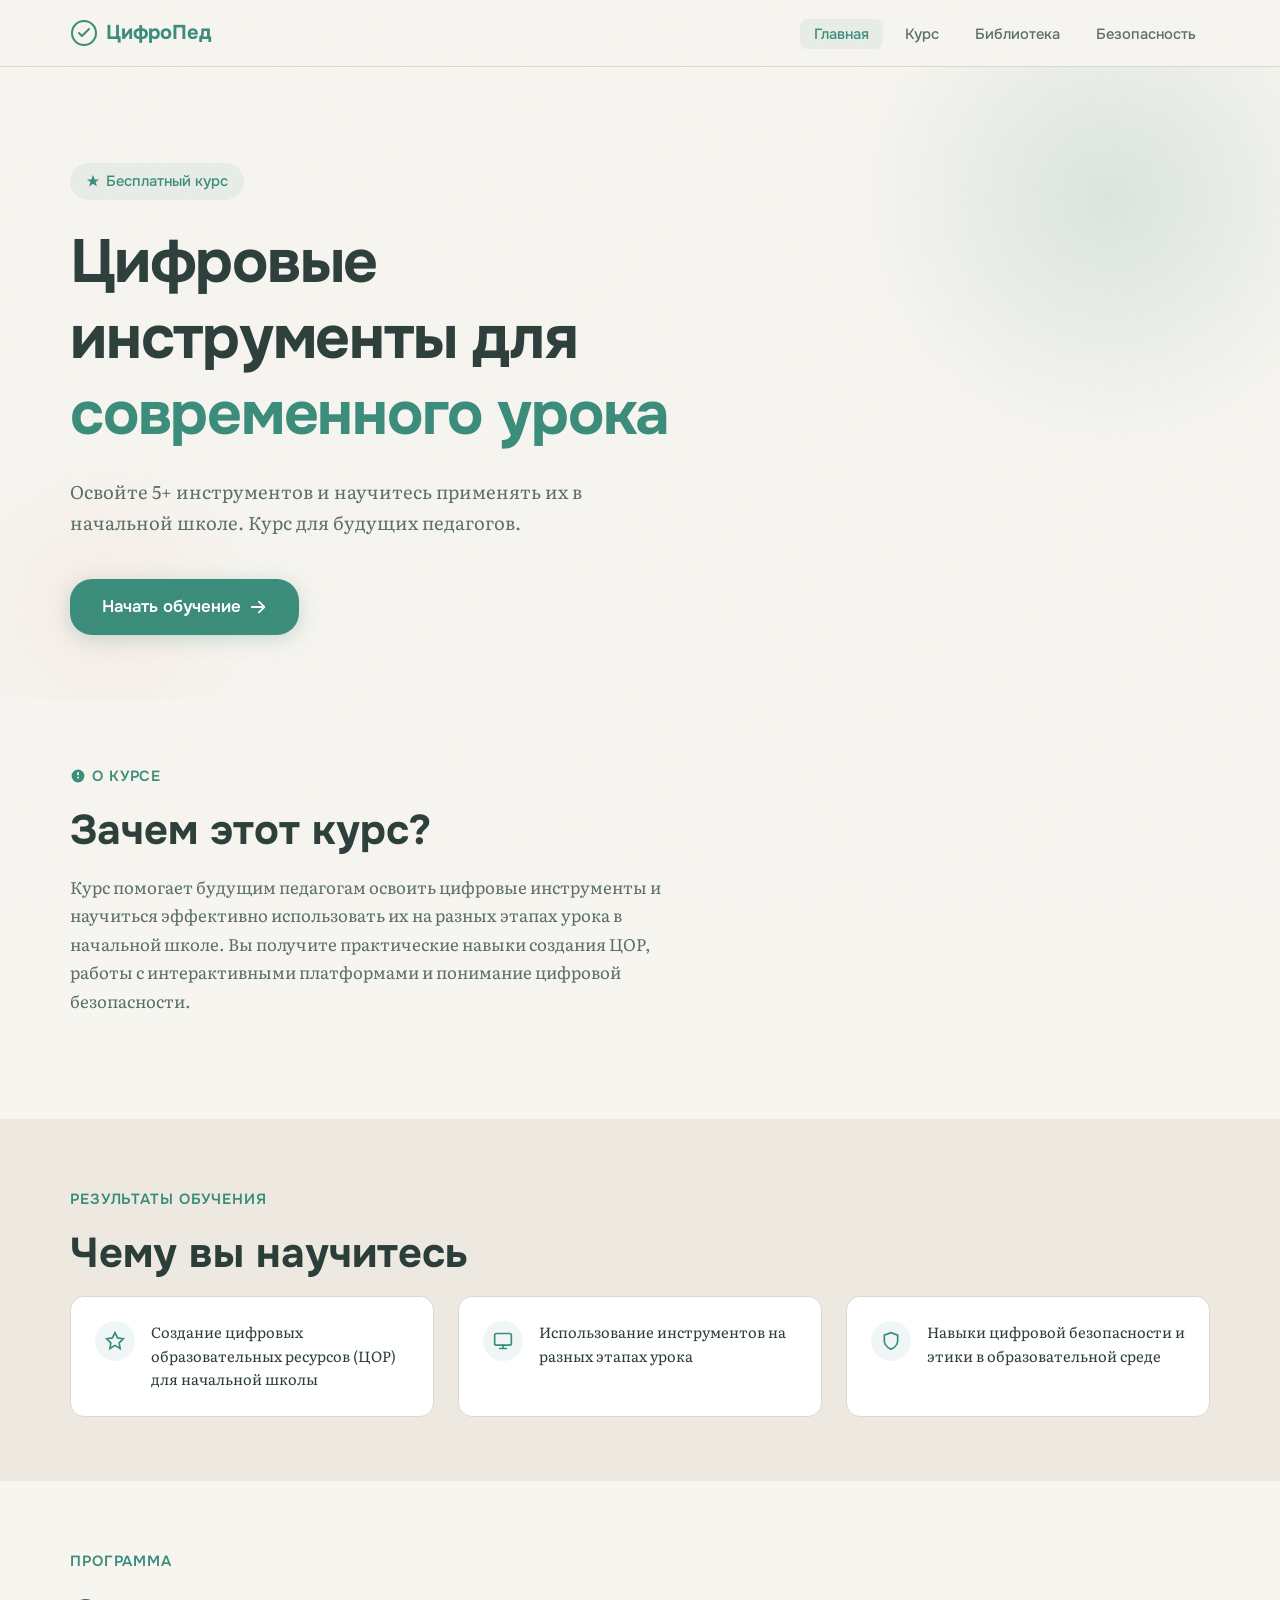
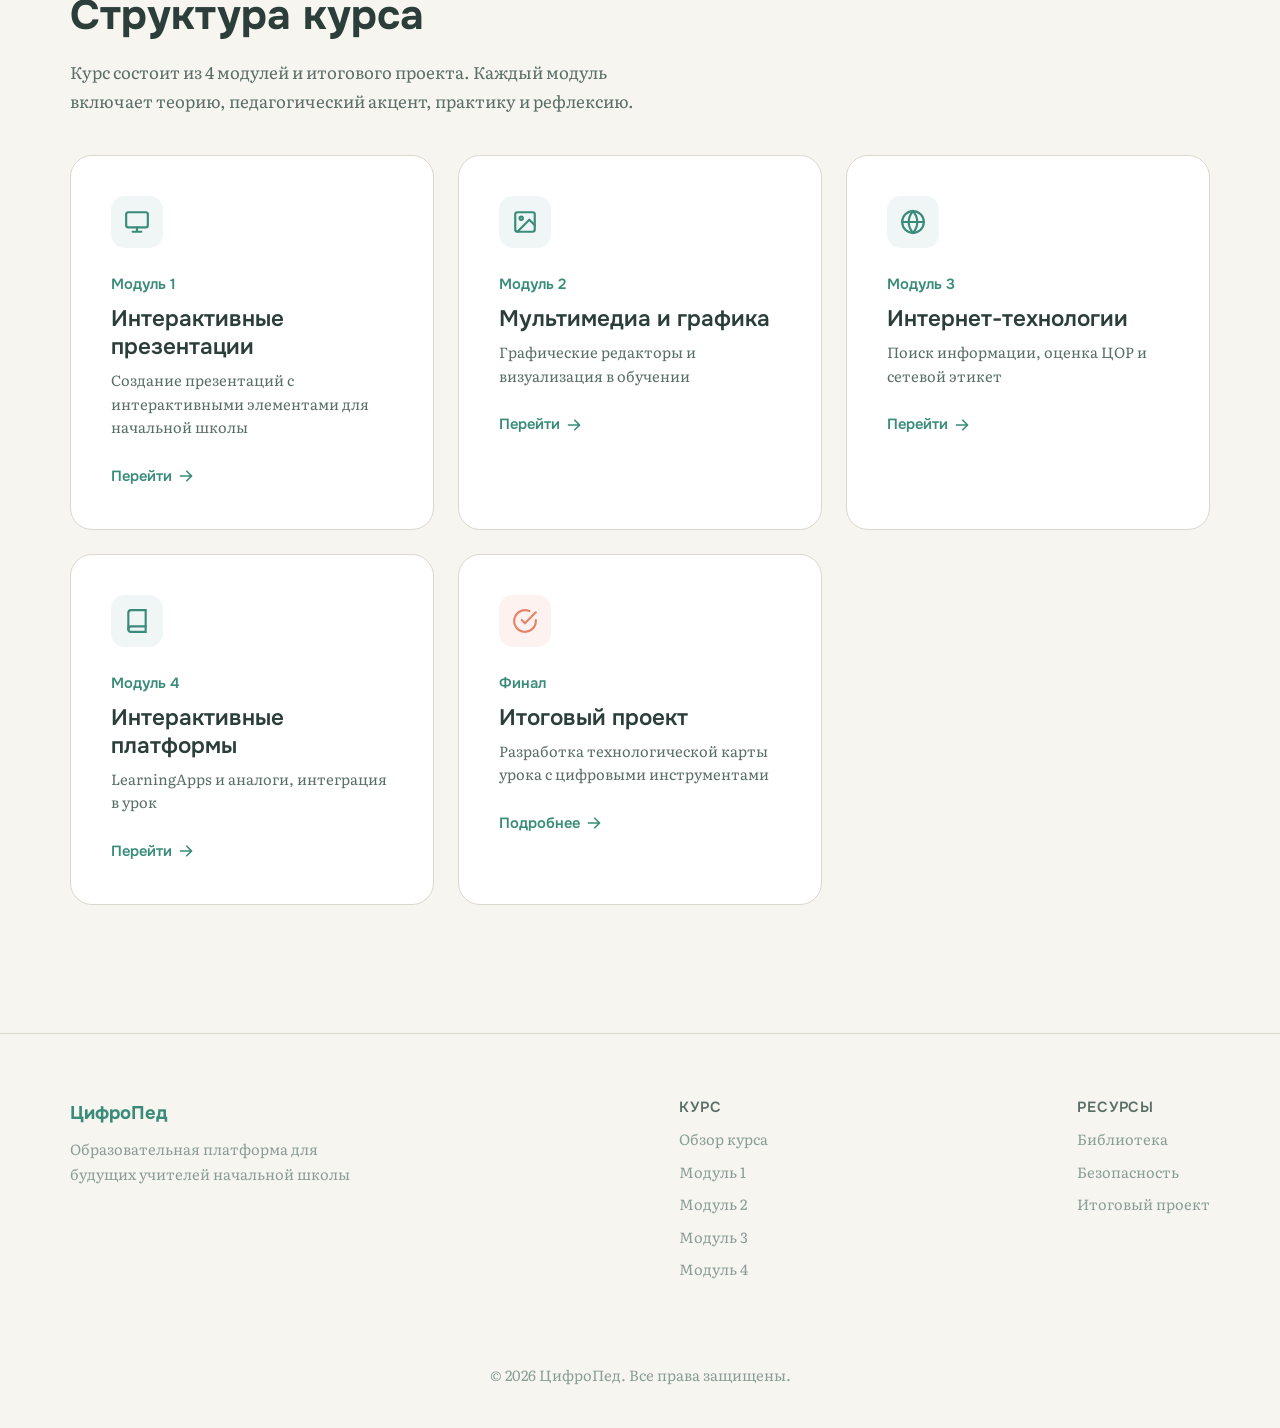
==== commit 08d16131: "Remove progress bars and profile page Co-Authored-By: Claude Opus 4.6 <noreply@anthropic.com>" ====
--- a/index.html
+++ b/index.html
@@ -21,7 +21,6 @@
         <li><a href="course.html">Курс</a></li>
         <li><a href="library.html">Библиотека</a></li>
         <li><a href="safety.html">Безопасность</a></li>
-        <li><a href="profile.html">Профиль</a></li>
       </ul>
       <button class="nav__hamburger" aria-label="Меню" aria-expanded="false">
         <svg viewBox="0 0 24 24" fill="none" stroke="currentColor" stroke-width="2"><path d="M3 12h18M3 6h18M3 18h18"/></svg>
--- a/css/style.css
+++ b/css/style.css
@@ -462,39 +462,6 @@
 }
 
 /* ===== PROGRESS BAR ===== */
-.progress-wrapper {
-  margin-bottom: var(--sp-lg);
-}
-
-.progress-label {
-  display: flex;
-  justify-content: space-between;
-  font-family: var(--ff-heading);
-  font-size: var(--fs-small);
-  font-weight: 500;
-  color: var(--clr-text-mid);
-  margin-bottom: var(--sp-xs);
-}
-
-.progress-bar {
-  width: 100%;
-  height: 10px;
-  background: var(--clr-bg-warm);
-  border-radius: 100px;
-  overflow: hidden;
-}
-
-.progress-bar__fill {
-  height: 100%;
-  background: linear-gradient(90deg, var(--clr-primary), var(--clr-primary-l));
-  border-radius: 100px;
-  transition: width 1s var(--ease-out);
-  width: 0;
-}
-
-.progress-bar__fill.animate {
-  /* width set via inline style */
-}
 
 /* ===== ACCORDION ===== */
 .accordion { display: flex; flex-direction: column; gap: var(--sp-sm); }
@@ -750,127 +717,7 @@
   font-size: var(--fs-small);
 }
 
-/* ===== PROFILE ===== */
-.profile-header {
-  display: flex;
-  align-items: center;
-  gap: var(--sp-md);
-  margin-bottom: var(--sp-lg);
-}
-
-.profile-avatar {
-  width: 72px; height: 72px;
-  border-radius: 50%;
-  background: linear-gradient(135deg, var(--clr-primary-l), var(--clr-primary));
-  display: flex;
-  align-items: center;
-  justify-content: center;
-  color: #fff;
-  font-family: var(--ff-heading);
-  font-size: 1.6rem;
-  font-weight: 700;
-  flex-shrink: 0;
-}
-
-.profile-info__name {
-  font-family: var(--ff-heading);
-  font-size: var(--fs-h2);
-  font-weight: 600;
-}
-
-.profile-info__role {
-  color: var(--clr-text-mid);
-  font-size: var(--fs-small);
-}
-
-.stat-cards {
-  display: grid;
-  grid-template-columns: repeat(auto-fill, minmax(200px, 1fr));
-  gap: var(--sp-sm);
-  margin-bottom: var(--sp-lg);
-}
-
-.stat-card {
-  background: var(--clr-surface);
-  border: 1px solid var(--clr-border);
-  border-radius: var(--r-md);
-  padding: var(--sp-md);
-  text-align: center;
-}
-
-.stat-card__value {
-  font-family: var(--ff-heading);
-  font-size: 2rem;
-  font-weight: 700;
-  color: var(--clr-primary);
-}
-
-.stat-card__label {
-  font-size: var(--fs-small);
-  color: var(--clr-text-mid);
-}
-
-.module-status-list {
-  list-style: none;
-  display: flex;
-  flex-direction: column;
-  gap: var(--sp-sm);
-}
-
-.module-status {
-  display: flex;
-  align-items: center;
-  gap: var(--sp-sm);
-  padding: var(--sp-sm) var(--sp-md);
-  background: var(--clr-surface);
-  border: 1px solid var(--clr-border);
-  border-radius: var(--r-md);
-}
-
-.module-status__check {
-  width: 28px; height: 28px;
-  border-radius: 50%;
-  display: flex;
-  align-items: center;
-  justify-content: center;
-  flex-shrink: 0;
-}
-
-.module-status__check--done {
-  background: var(--clr-primary);
-  color: #fff;
-}
-
-.module-status__check--pending {
-  background: var(--clr-bg-warm);
-  border: 2px solid var(--clr-border);
-}
-
-.module-status__check svg { width: 14px; height: 14px; }
-
-.module-status__name {
-  font-family: var(--ff-heading);
-  font-weight: 500;
-}
-
-.module-status__badge {
-  margin-left: auto;
-  font-family: var(--ff-heading);
-  font-size: 0.78rem;
-  font-weight: 600;
-  padding: 4px 12px;
-  border-radius: 100px;
-}
-
-.module-status__badge--done {
-  color: var(--clr-primary);
-  background: var(--clr-teal-soft);
-}
-
-.module-status__badge--progress {
-  color: var(--clr-accent);
-  background: rgba(232,131,107,0.1);
-}
+
 
 /* ===== FOOTER ===== */
 .footer {
@@ -962,11 +809,9 @@
 
   .cards-grid { grid-template-columns: 1fr; }
   .outcomes { grid-template-columns: 1fr; }
-  .stat-cards { grid-template-columns: 1fr 1fr; }
 
   .footer__inner { flex-direction: column; }
 }
 
 @media (max-width: 480px) {
-  .stat-cards { grid-template-columns: 1fr; }
-}
+}
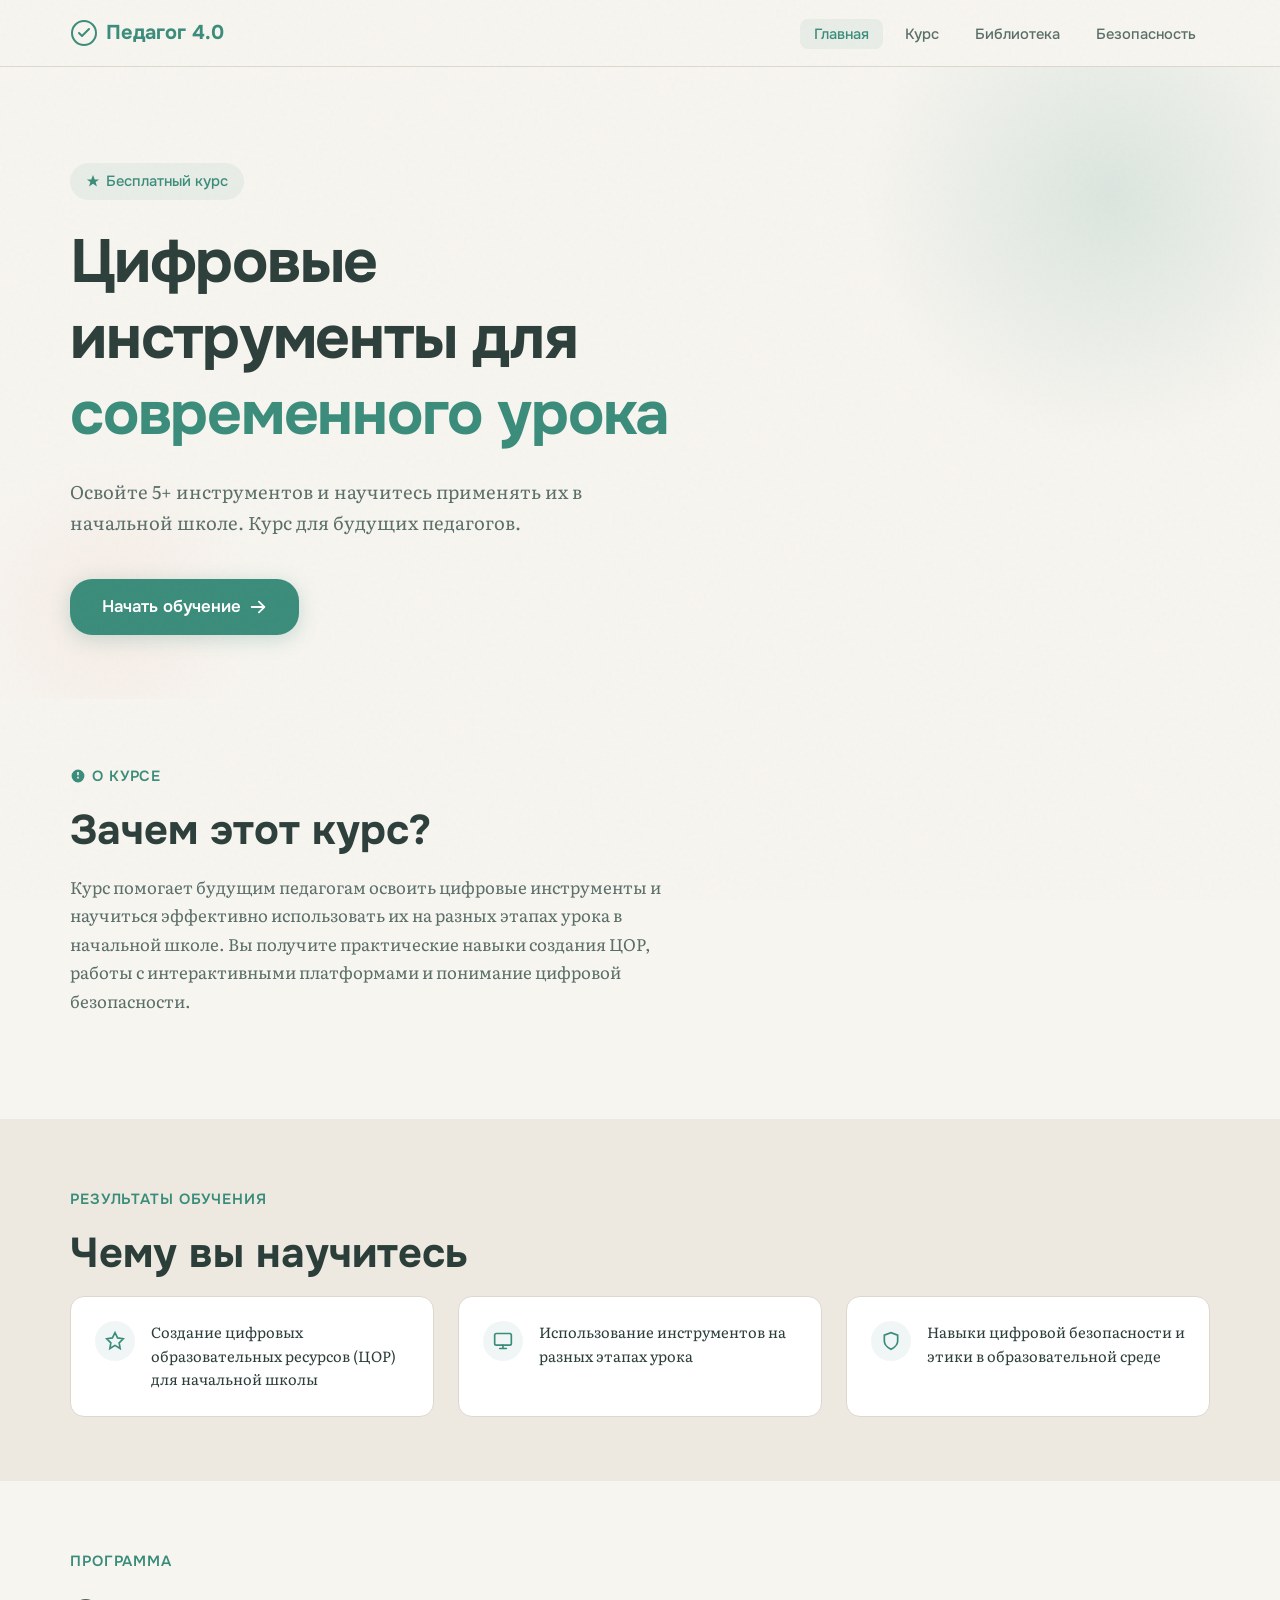
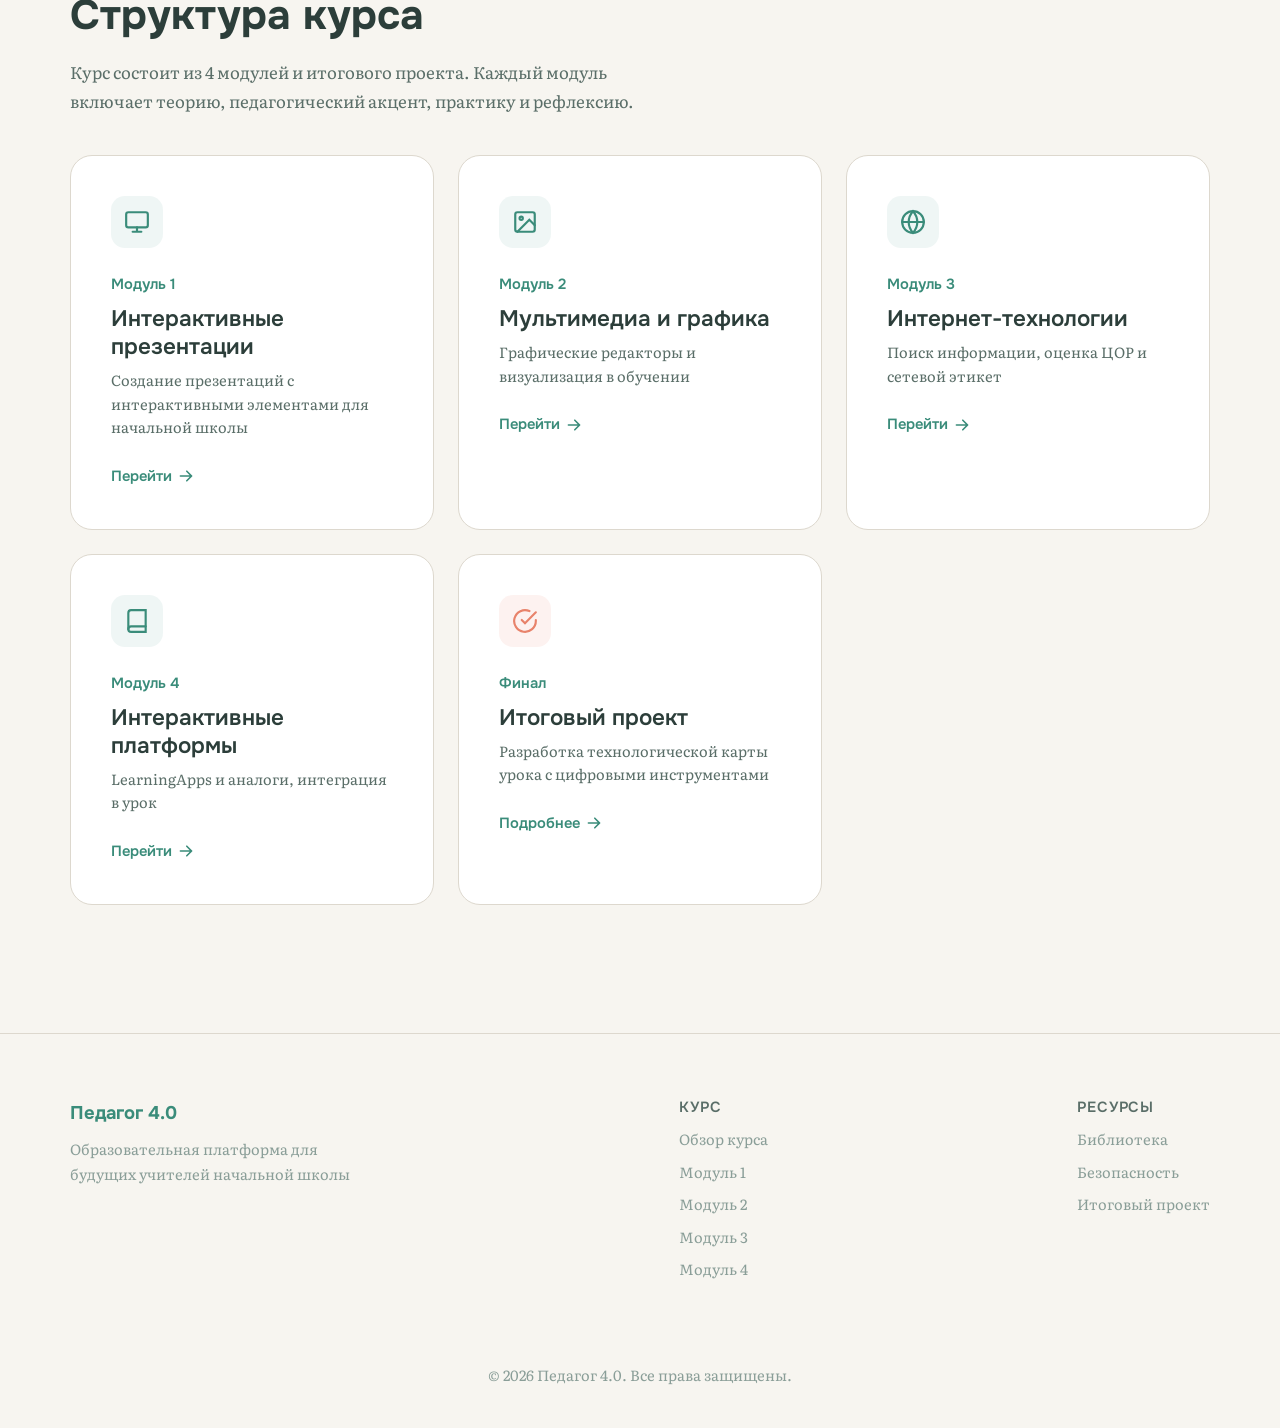
==== commit 5d3e8086: "Rename ЦифроПед to Педагог 4.0 Co-Authored-By: Claude Opus 4.6 <noreply@anthropic.com>" ====
--- a/index.html
+++ b/index.html
@@ -14,7 +14,7 @@
     <div class="container nav__inner">
       <a href="index.html" class="nav__logo">
         <svg viewBox="0 0 28 28" fill="none" stroke="currentColor" stroke-width="2" stroke-linecap="round" stroke-linejoin="round"><circle cx="14" cy="14" r="12"/><path d="M9 14l3 3 7-7"/></svg>
-        ЦифроПед
+        Педагог 4.0
       </a>
       <ul class="nav__links">
         <li><a href="index.html" class="active">Главная</a></li>
@@ -152,7 +152,7 @@
   <footer class="footer">
     <div class="container footer__inner">
       <div class="footer__brand">
-        <div class="footer__brand-name">ЦифроПед</div>
+        <div class="footer__brand-name">Педагог 4.0</div>
         <p class="footer__brand-desc">Образовательная платформа для будущих учителей начальной школы</p>
       </div>
       <div class="footer__links-group">
@@ -173,7 +173,7 @@
           <li><a href="final-project.html">Итоговый проект</a></li>
         </ul>
       </div>
-      <p class="footer__copy">&copy; 2026 ЦифроПед. Все права защищены.</p>
+      <p class="footer__copy">&copy; 2026 Педагог 4.0. Все права защищены.</p>
     </div>
   </footer>
 
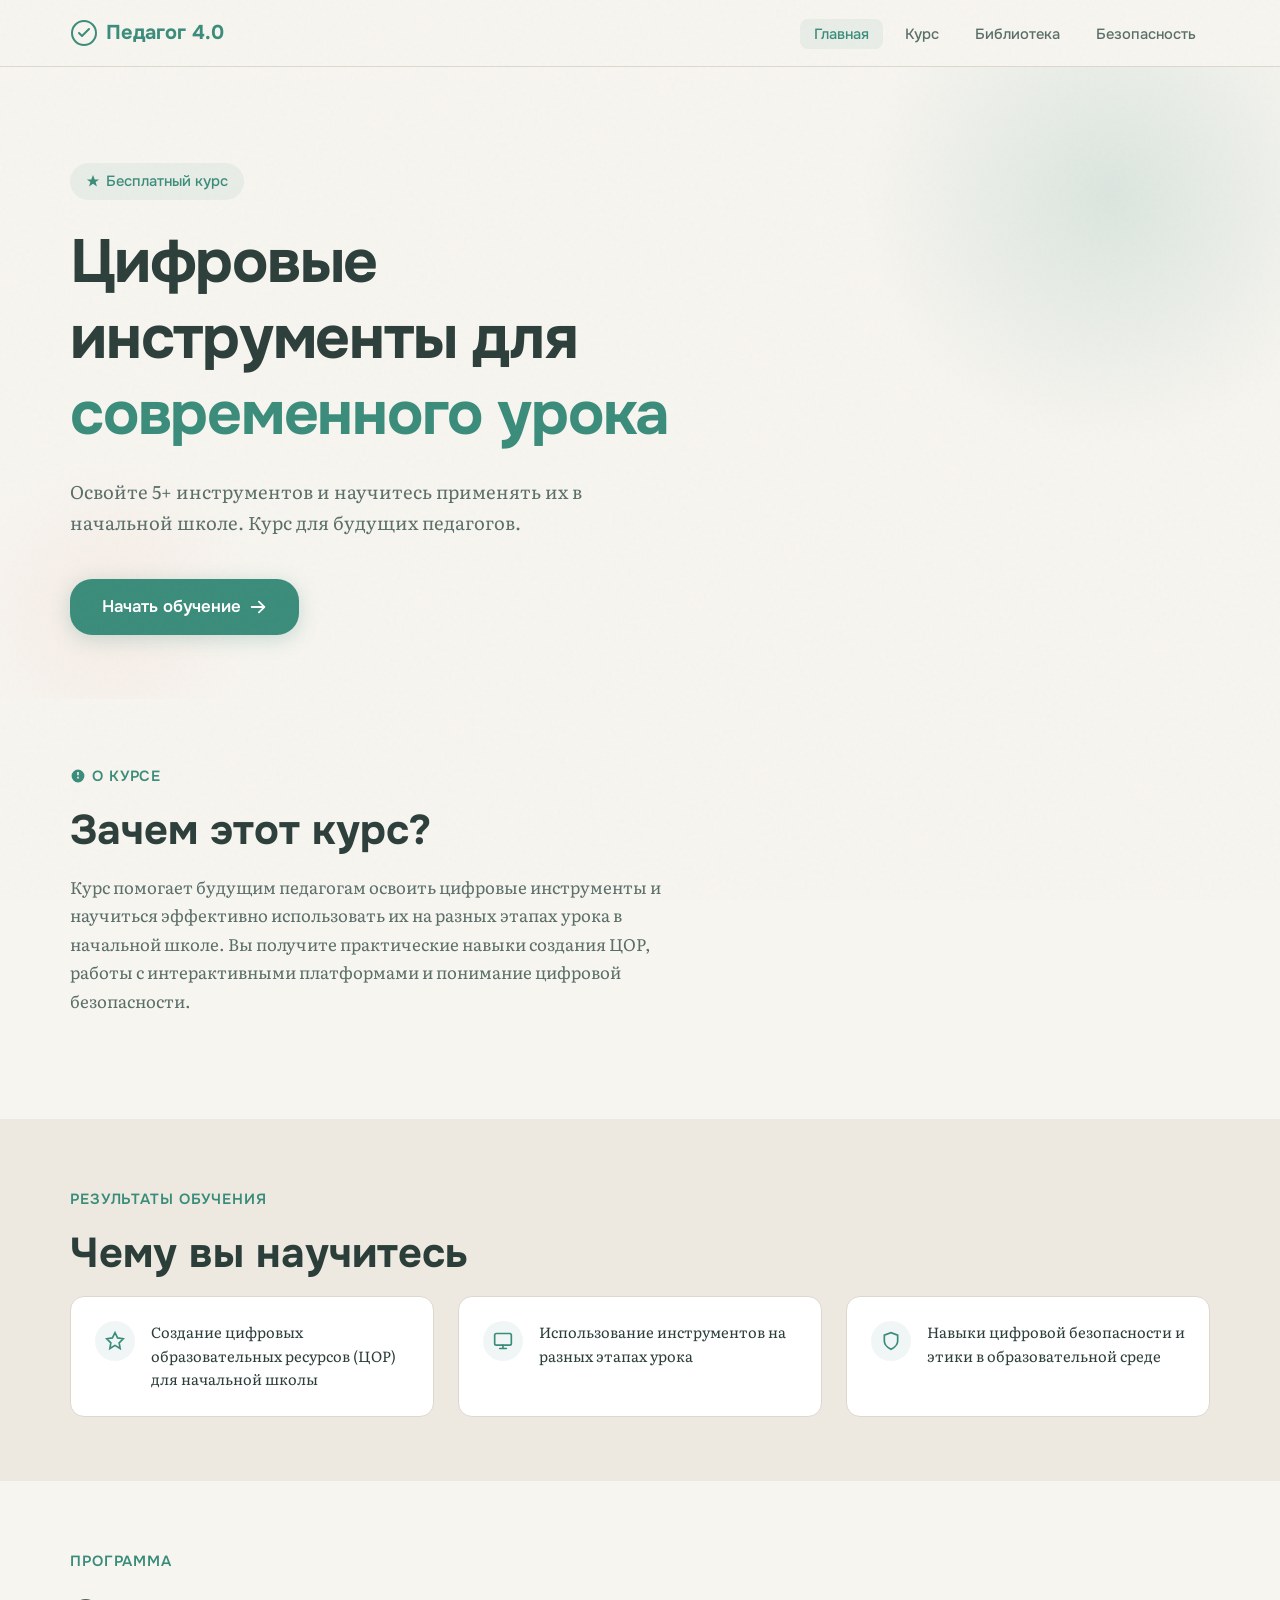
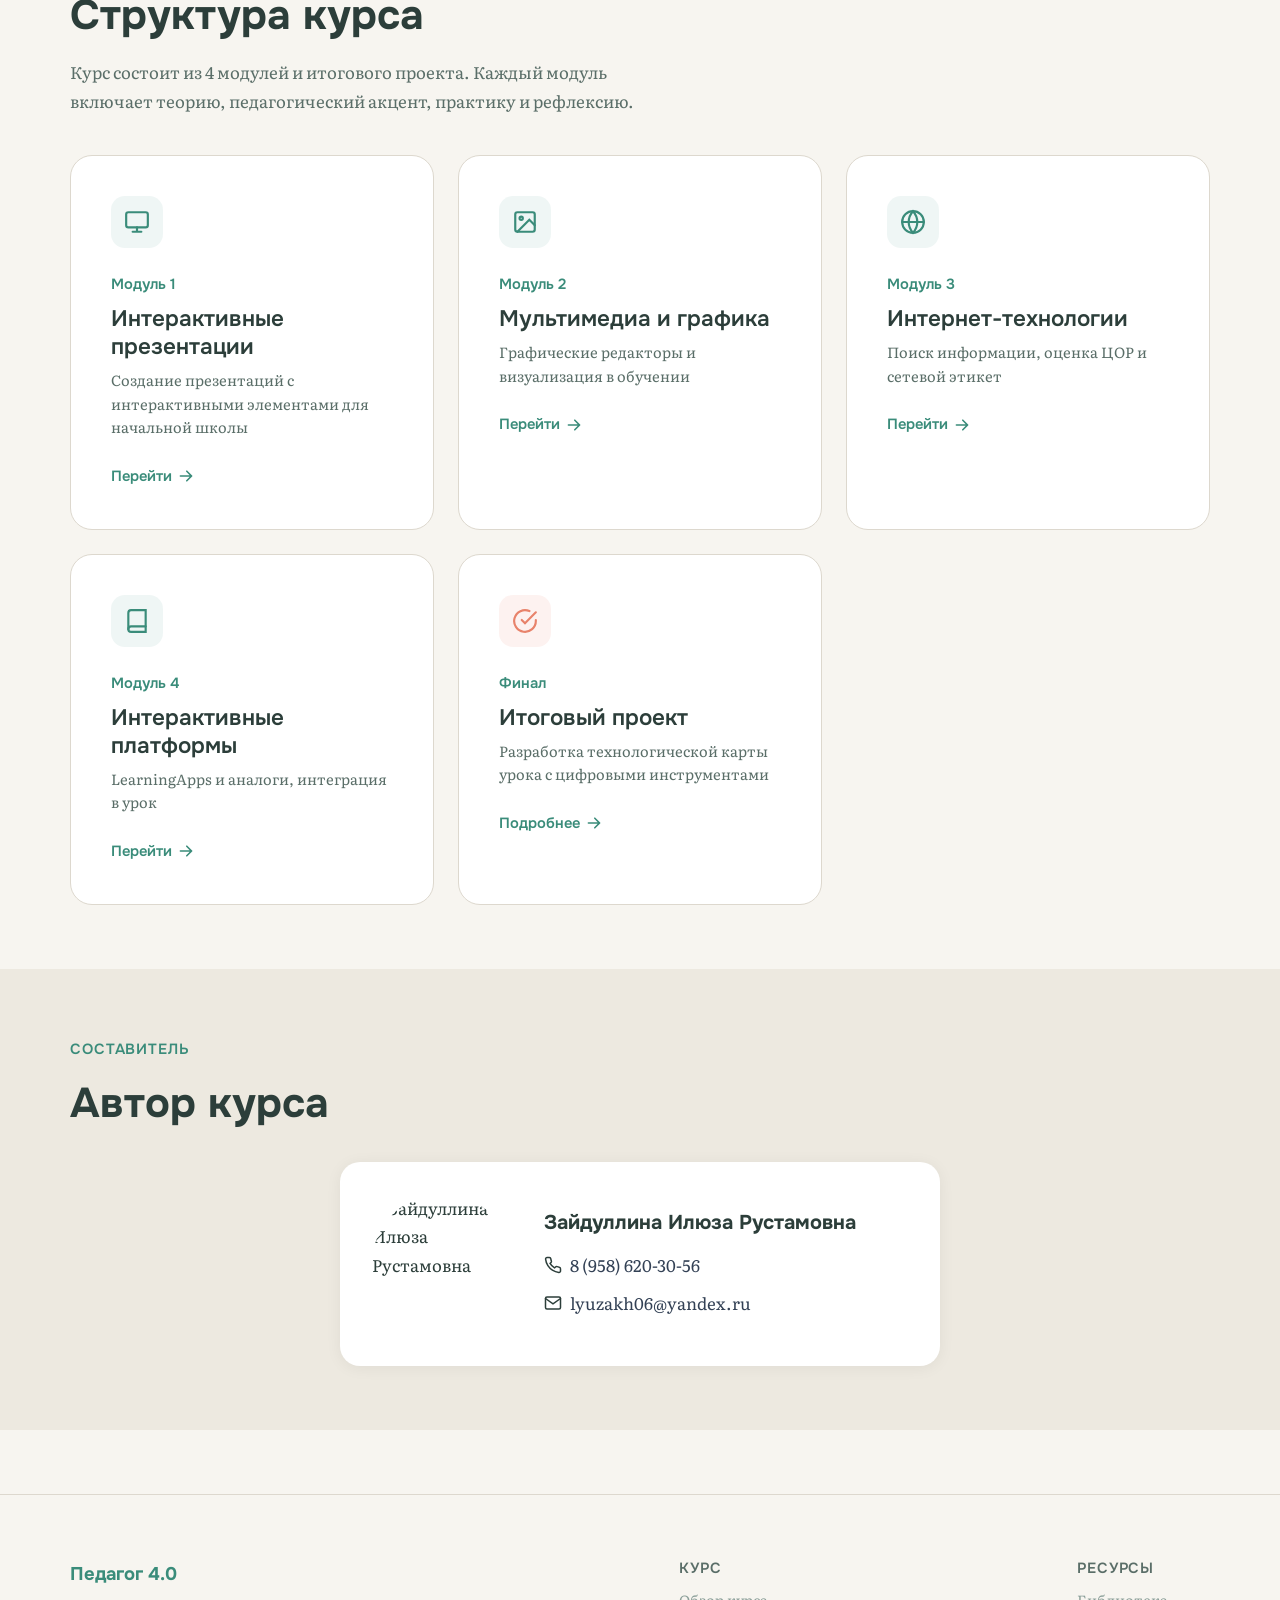
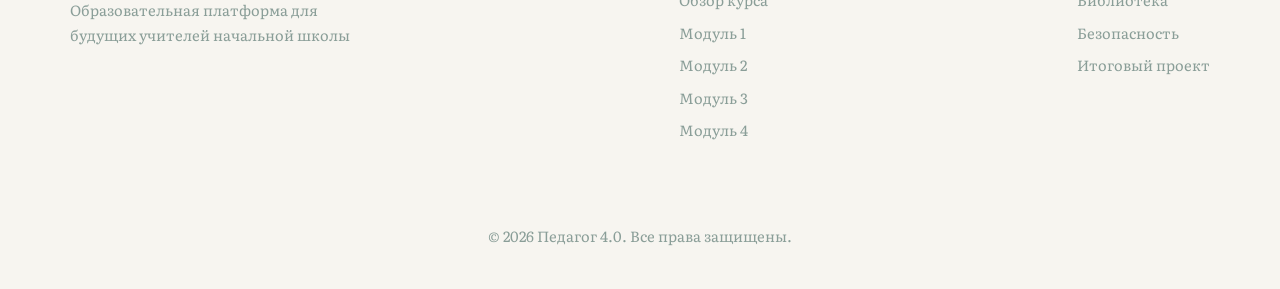
==== commit 2f78f284: "Добавить блок «Составитель» на главную страницу Co-Authored-By: Claude Opus 4.6 <noreply@anthropic.c" ====
--- a/index.html
+++ b/index.html
@@ -148,6 +148,32 @@
     </div>
   </section>
 
+  <!-- СОСТАВИТЕЛЬ -->
+  <section class="section section--alt">
+    <div class="container">
+      <div class="fade-in">
+        <span class="section__label">Составитель</span>
+        <h2 class="section__title">Автор курса</h2>
+      </div>
+      <div class="author-card fade-in">
+        <img src="https://sun9-87.userapi.com/s/v1/ig2/w5kqwr_rTTjAUMwW9Oz0UUIj7kn36h3039RhtKbX9LH5wwMP2x1RGnXa1eXJLGvUAa_OBIPTG30wm33VkR-PImu-.jpg?quality=95&as=32x43,48x64,72x96,108x144,160x213,240x320,360x480,480x640,540x720,640x853,720x960,1080x1440,1280x1707,1440x1920,1920x2560&from=bu&cs=1920x0" alt="Зайдуллина Илюза Рустамовна" class="author-card__photo">
+        <div class="author-card__info">
+          <h3 class="author-card__name">Зайдуллина Илюза Рустамовна</h3>
+          <ul class="author-card__contacts">
+            <li>
+              <svg viewBox="0 0 24 24" fill="none" stroke="currentColor" stroke-width="2" stroke-linecap="round" width="18" height="18"><path d="M22 16.92v3a2 2 0 01-2.18 2 19.79 19.79 0 01-8.63-3.07 19.5 19.5 0 01-6-6A19.79 19.79 0 012.12 4.18 2 2 0 014.11 2h3a2 2 0 012 1.72c.127.96.362 1.903.7 2.81a2 2 0 01-.45 2.11L8.09 9.91a16 16 0 006 6l1.27-1.27a2 2 0 012.11-.45c.907.338 1.85.573 2.81.7A2 2 0 0122 16.92z"/></svg>
+              <a href="tel:+79586203056">8 (958) 620-30-56</a>
+            </li>
+            <li>
+              <svg viewBox="0 0 24 24" fill="none" stroke="currentColor" stroke-width="2" stroke-linecap="round" width="18" height="18"><path d="M4 4h16c1.1 0 2 .9 2 2v12c0 1.1-.9 2-2 2H4c-1.1 0-2-.9-2-2V6c0-1.1.9-2 2-2z"/><path d="M22 6l-10 7L2 6"/></svg>
+              <a href="mailto:lyuzakh06@yandex.ru">lyuzakh06@yandex.ru</a>
+            </li>
+          </ul>
+        </div>
+      </div>
+    </div>
+  </section>
+
   <!-- FOOTER -->
   <footer class="footer">
     <div class="container footer__inner">
--- a/css/style.css
+++ b/css/style.css
@@ -815,3 +815,63 @@
 
 @media (max-width: 480px) {
 }
+
+/* Author Card */
+.author-card {
+  display: flex;
+  align-items: center;
+  gap: 2rem;
+  background: var(--white, #fff);
+  border-radius: 1.25rem;
+  padding: 2rem;
+  box-shadow: 0 2px 16px rgba(0,0,0,.06);
+  max-width: 600px;
+  margin: 2rem auto 0;
+}
+
+.author-card__photo {
+  width: 140px;
+  height: 140px;
+  border-radius: 50%;
+  object-fit: cover;
+  flex-shrink: 0;
+}
+
+.author-card__name {
+  font-size: 1.25rem;
+  margin: 0 0 1rem;
+}
+
+.author-card__contacts {
+  list-style: none;
+  padding: 0;
+  margin: 0;
+  display: flex;
+  flex-direction: column;
+  gap: .6rem;
+}
+
+.author-card__contacts li {
+  display: flex;
+  align-items: center;
+  gap: .5rem;
+}
+
+.author-card__contacts a {
+  color: var(--text, #334155);
+  text-decoration: none;
+}
+
+.author-card__contacts a:hover {
+  color: var(--primary, #6366f1);
+}
+
+@media (max-width: 600px) {
+  .author-card {
+    flex-direction: column;
+    text-align: center;
+  }
+  .author-card__contacts li {
+    justify-content: center;
+  }
+}
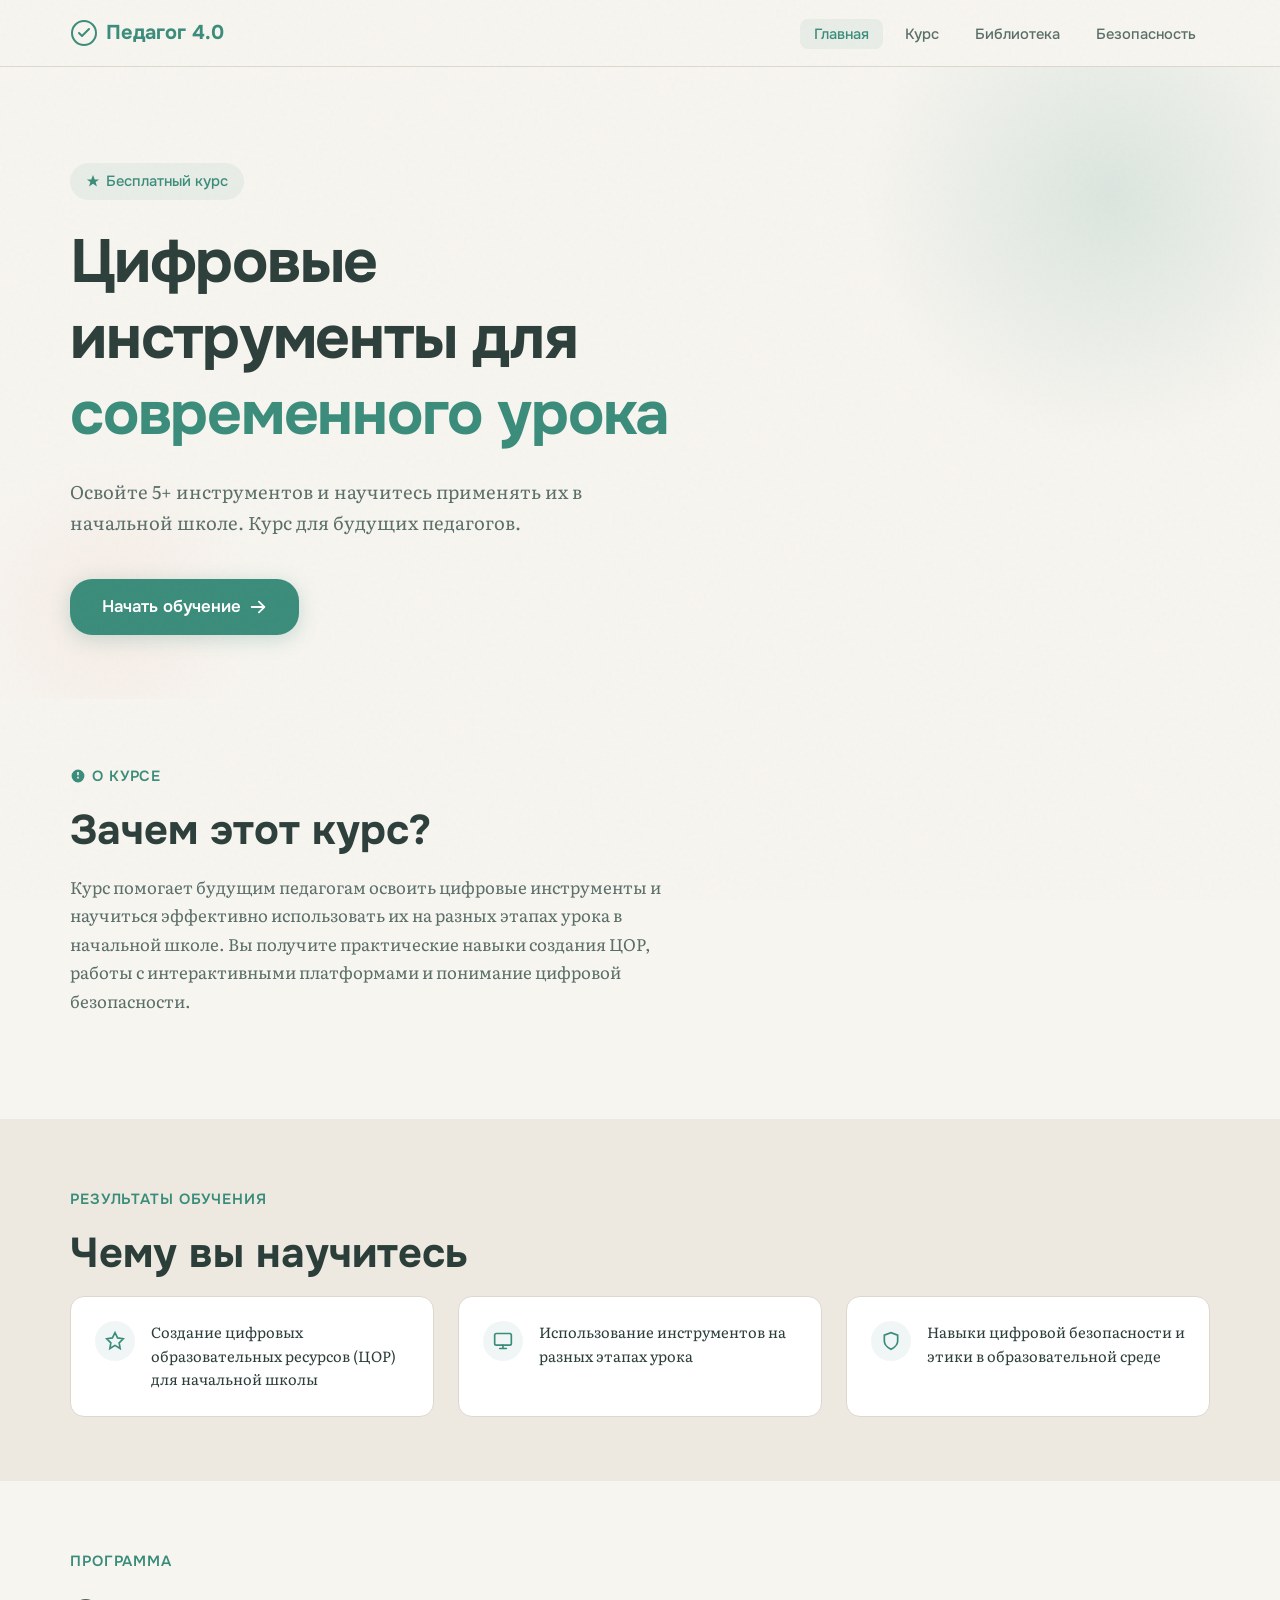
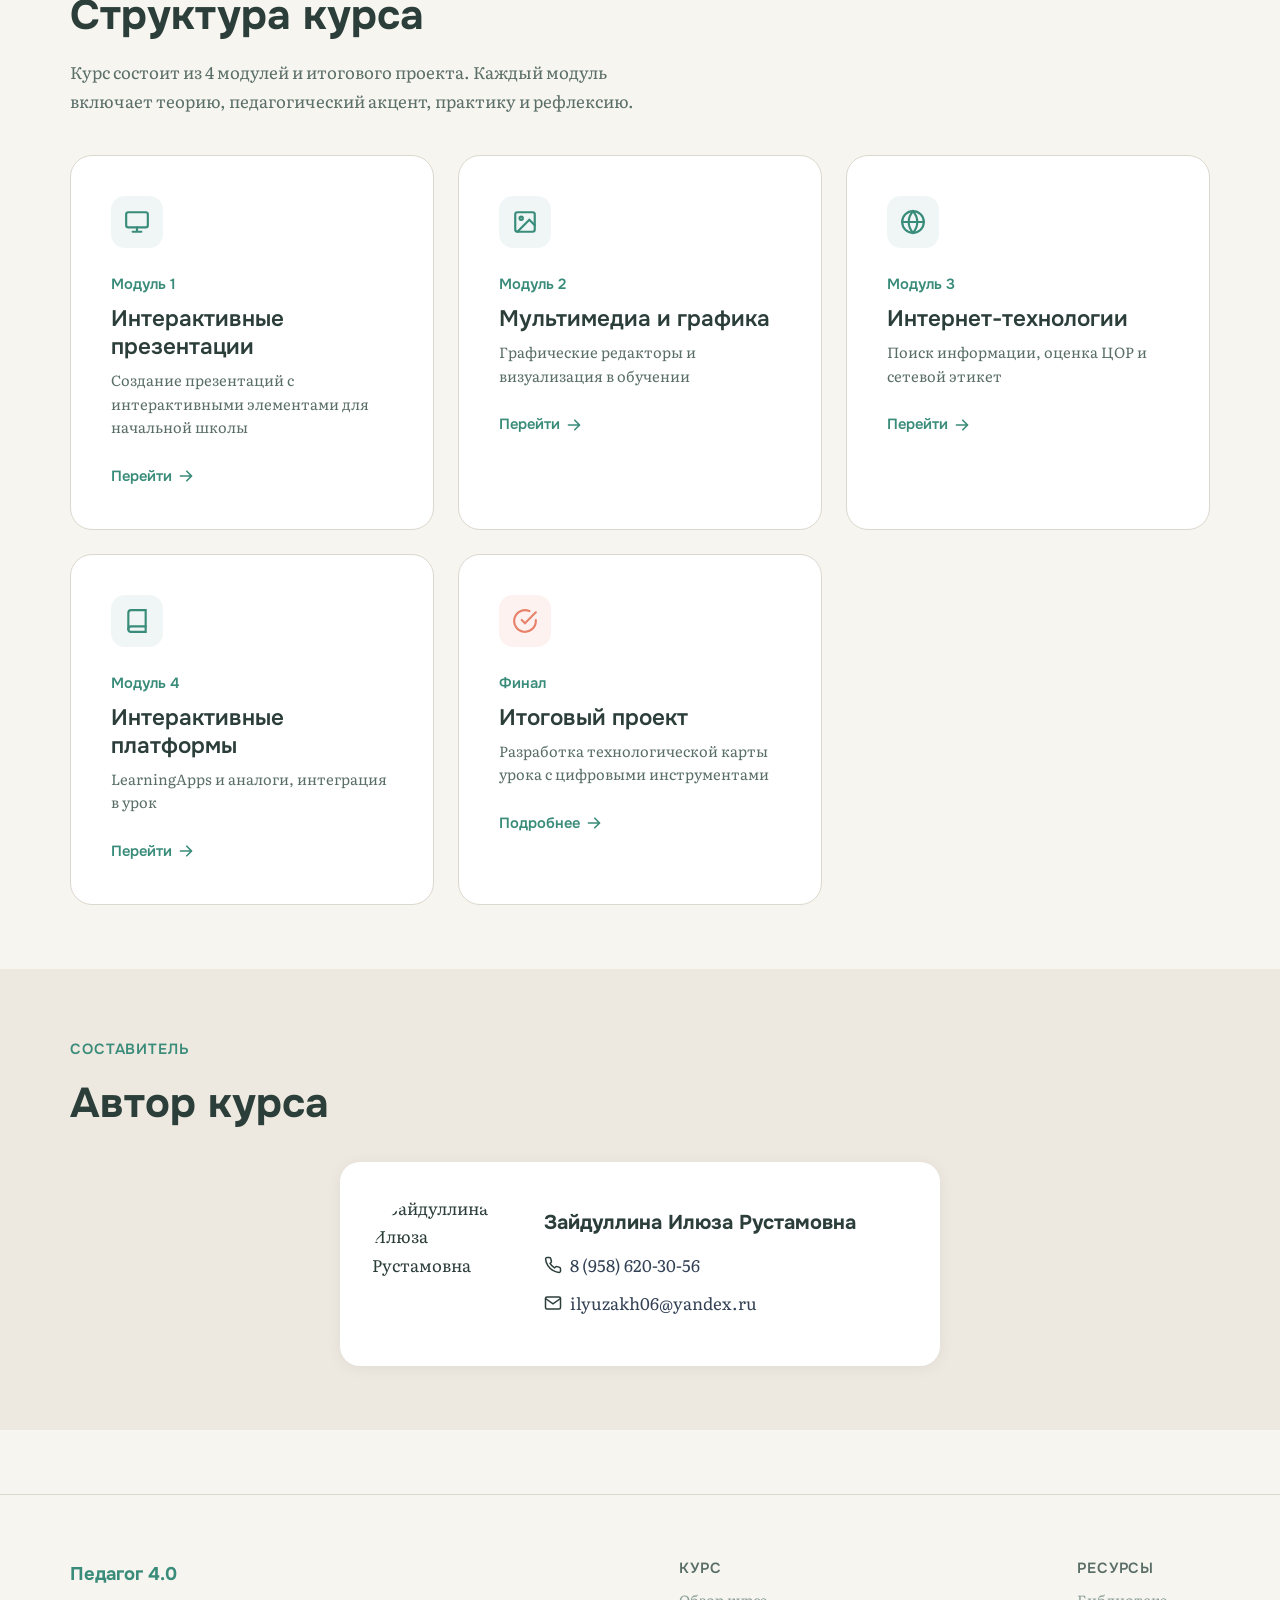
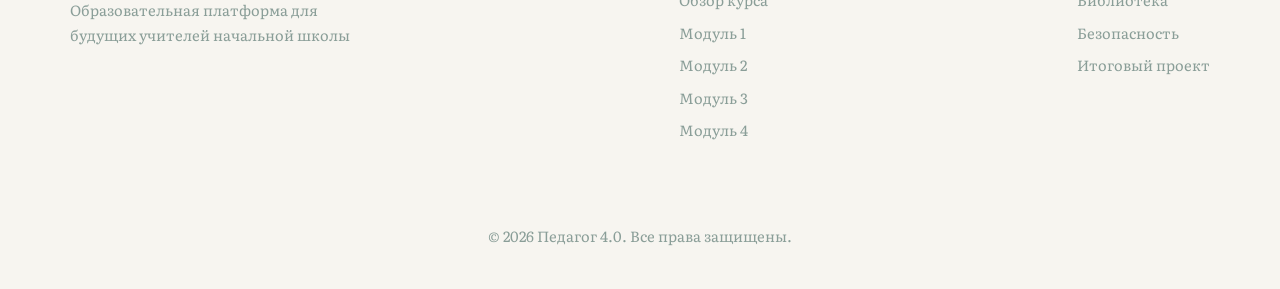
==== commit 4f4ade55: "fix typo" ====
--- a/index.html
+++ b/index.html
@@ -166,7 +166,7 @@
             </li>
             <li>
               <svg viewBox="0 0 24 24" fill="none" stroke="currentColor" stroke-width="2" stroke-linecap="round" width="18" height="18"><path d="M4 4h16c1.1 0 2 .9 2 2v12c0 1.1-.9 2-2 2H4c-1.1 0-2-.9-2-2V6c0-1.1.9-2 2-2z"/><path d="M22 6l-10 7L2 6"/></svg>
-              <a href="mailto:lyuzakh06@yandex.ru">lyuzakh06@yandex.ru</a>
+              <a href="mailto:ilyuzakh06@yandex.ru">ilyuzakh06@yandex.ru</a>
             </li>
           </ul>
         </div>
